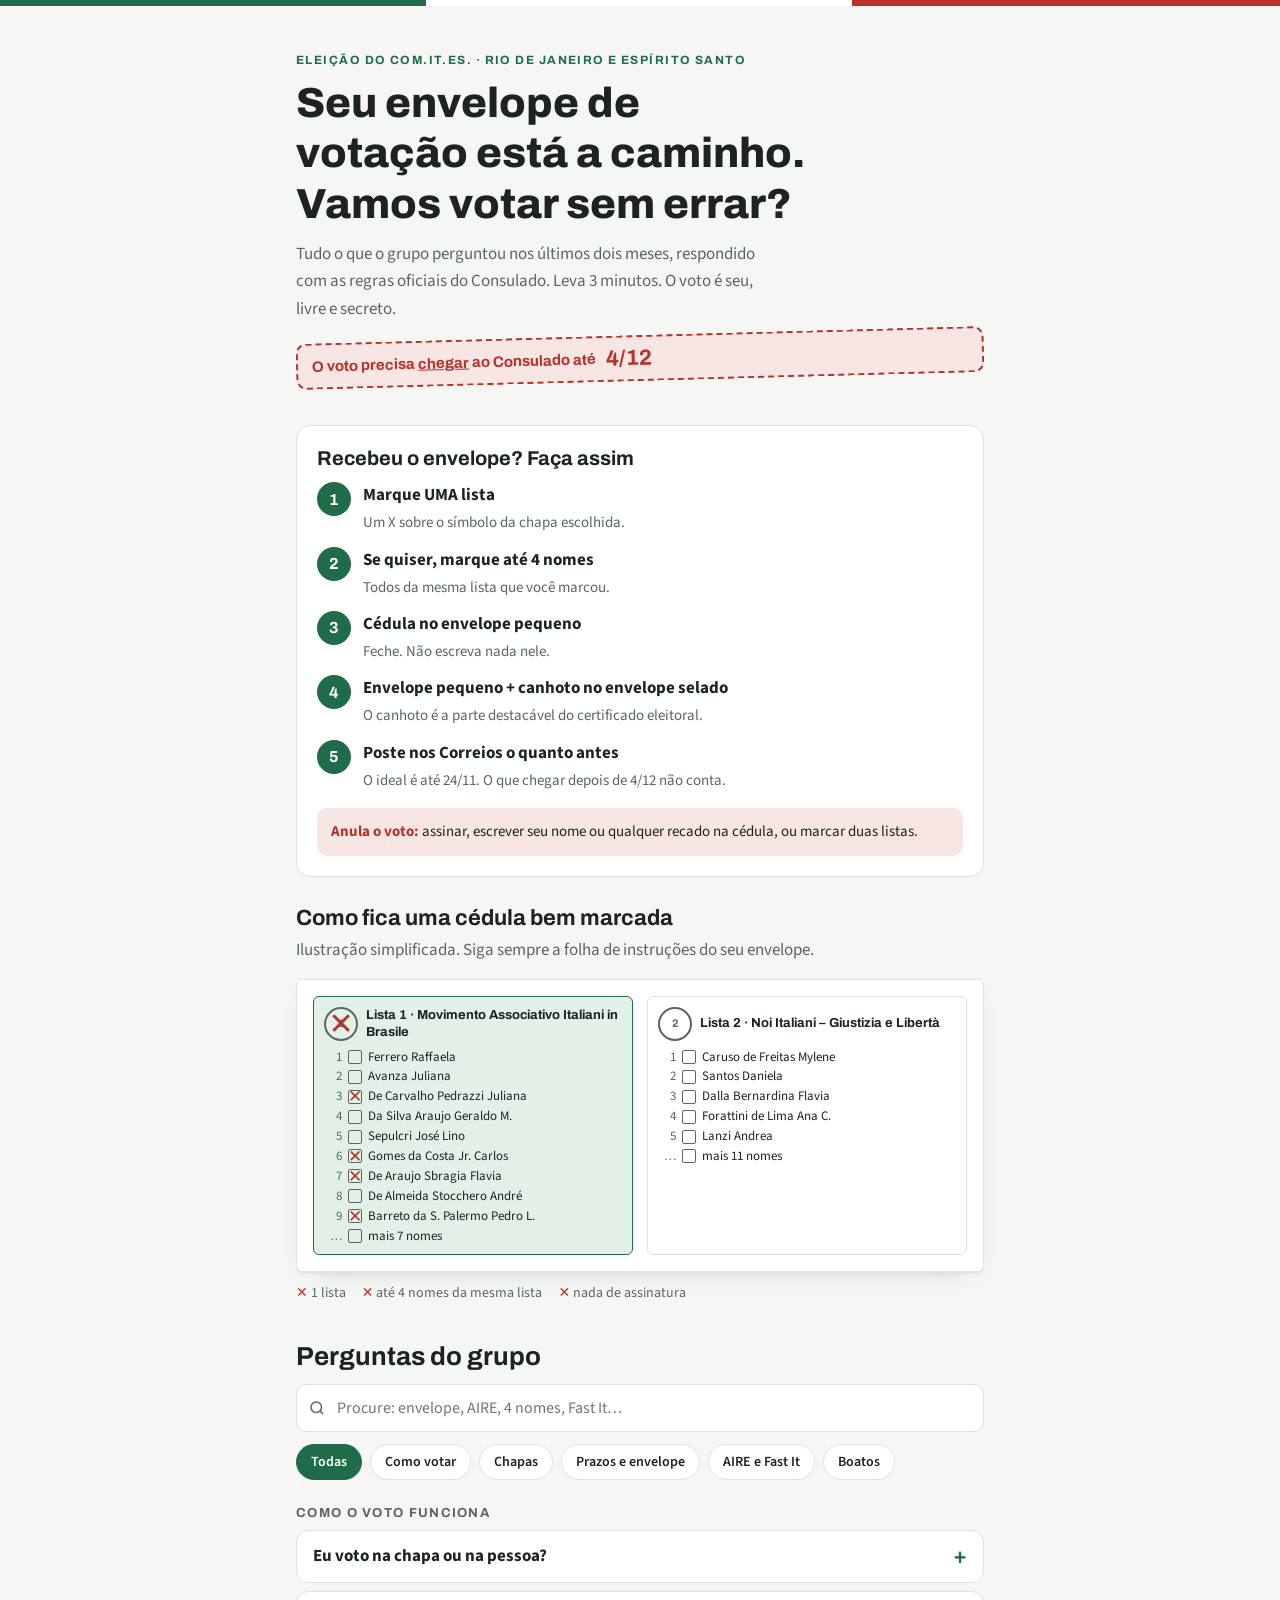
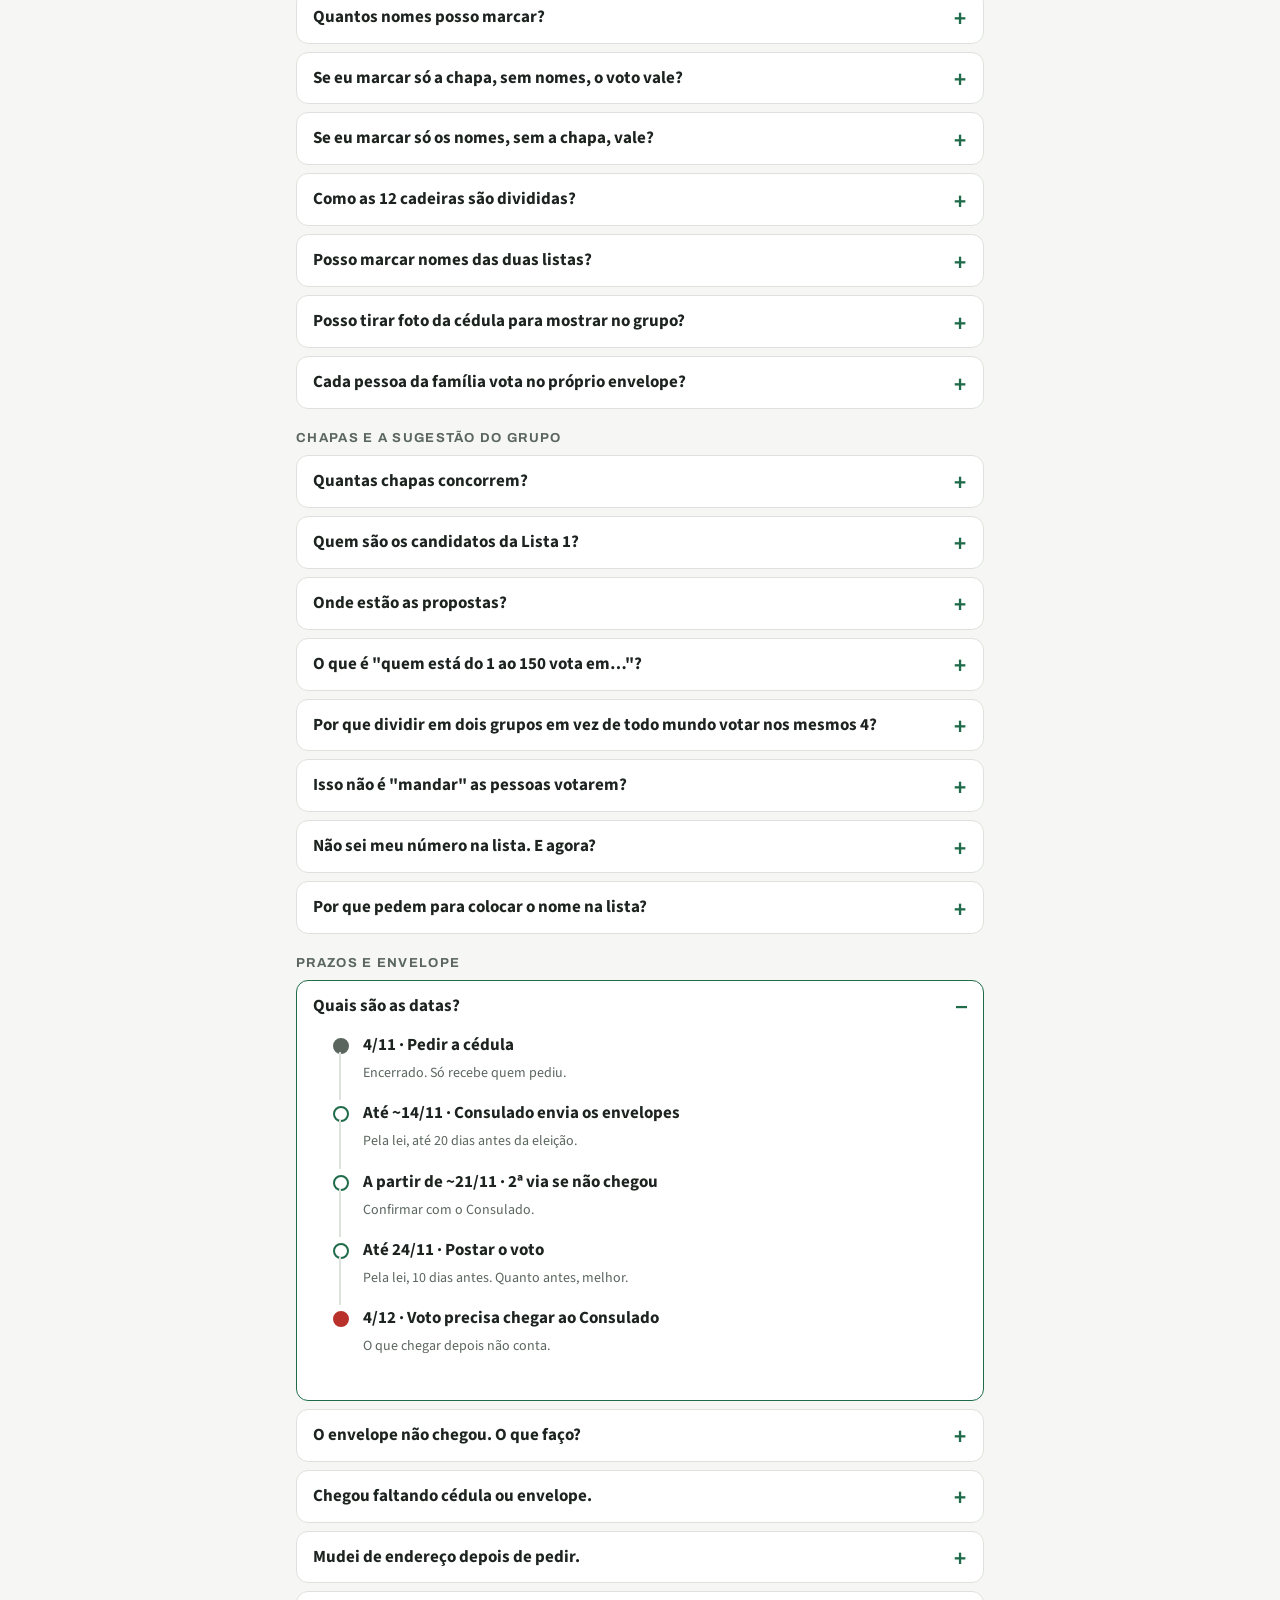
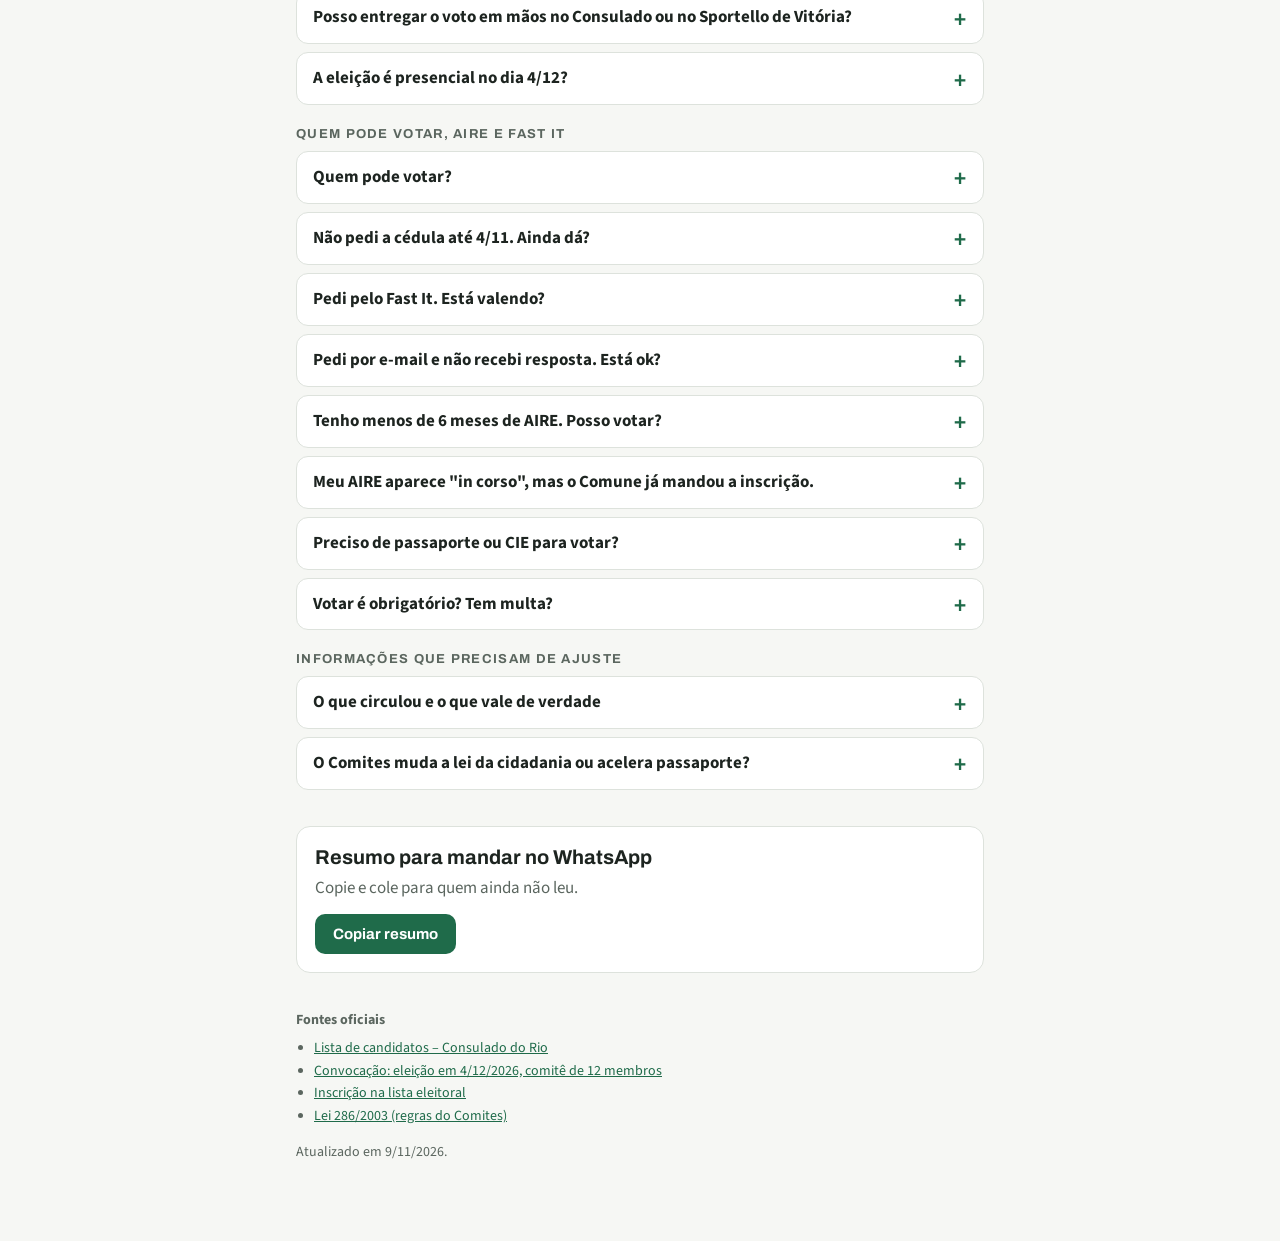
==== faq/index.html @ 41cae6ef "Adiciona FAQ da eleição do Com.It.Es. e aviso na página inicial Co-Authored-By: Claude Opus 5.5 <nor" ====
<!doctype html>
<html lang="pt-BR">
<head>
<meta charset="utf-8">
<meta name="viewport" content="width=device-width, initial-scale=1, viewport-fit=cover">
<meta name="description" content="FAQ da eleição do Com.It.Es. RJ/ES 2026: como votar, chapas, prazos e AIRE.">
<meta property="og:title" content="Votar no Com.It.Es. RJ/ES">
<meta property="og:description" content="Como votar sem anular, prazos do envelope e a sugestão do grupo.">
<title>Votar no Com.It.Es. RJ/ES</title>
<link rel="stylesheet" href="https://fonts.googleapis.com/css2?family=Archivo:wght@500;700;800&family=Source+Sans+3:wght@400;600;700&display=swap">
<style>
/* Layout: one reading column; postal-ballot metaphor (envelope, cédula, carimbo) carries the visuals */
:root{
  --bg:#f6f7f4; --surface:#ffffff; --ink:#1d2420; --muted:#5b665f; --line:#dde2dc;
  --verde:#1f6b4a; --verde-soft:#e3f0e8; --rosso:#b8322b; --rosso-soft:#f8e6e4; --ouro:#a37a1c;
  --display:"Archivo",system-ui,sans-serif; --body:"Source Sans 3",system-ui,sans-serif;
}
@media (prefers-color-scheme: dark){:root:not([data-theme="light"]){
  --bg:#121614; --surface:#1a201d; --ink:#e8ece9; --muted:#9aa69f; --line:#2c3530;
  --verde:#5bbf8e; --verde-soft:#1d3329; --rosso:#ef7a71; --rosso-soft:#3a2220; --ouro:#d8b25a; color-scheme:dark}}
:root[data-theme="dark"]{
  --bg:#121614; --surface:#1a201d; --ink:#e8ece9; --muted:#9aa69f; --line:#2c3530;
  --verde:#5bbf8e; --verde-soft:#1d3329; --rosso:#ef7a71; --rosso-soft:#3a2220; --ouro:#d8b25a; color-scheme:dark}
*{box-sizing:border-box}
body{margin:0;background:var(--bg);color:var(--ink);font:17px/1.6 var(--body);margin:0}
.wrap{max-width:720px;margin:0 auto;padding-left:max(16px,env(safe-area-inset-left,0px));padding-right:max(16px,env(safe-area-inset-right,0px));padding-block:20px 64px}
h1,h2,h3{font-family:var(--display);text-wrap:balance;line-height:1.2;margin:0}
a{color:var(--verde)}
:focus-visible{outline:3px solid var(--ouro);outline-offset:2px}

/* faixa tricolor fina */
.flag{height:6px;background:linear-gradient(90deg,var(--verde) 0 33.3%,var(--surface) 33.3% 66.6%,var(--rosso) 66.6%)}

header.hero{padding:28px 0 8px;display:grid;gap:12px}
.eyebrow{font:700 12px/1 var(--display);letter-spacing:.12em;text-transform:uppercase;color:var(--verde)}
.hero h1{font-size:clamp(28px,7vw,42px);font-weight:800}
.hero p{margin:0;color:var(--muted);max-width:60ch}
.stamp{display:inline-flex;align-items:center;gap:10px;align-self:start;border:2px dashed var(--rosso);color:var(--rosso);border-radius:10px;padding:8px 14px;font:700 15px/1.2 var(--display);transform:rotate(-1.5deg);background:var(--rosso-soft)}
.stamp b{font-size:22px}

/* countdown */
.count{font-variant-numeric:tabular-nums}

/* passos rápidos */
.quick{margin-top:24px;background:var(--surface);border:1px solid var(--line);border-radius:14px;padding:20px}
.quick h2{font-size:20px;margin-bottom:12px}
.steps{list-style:none;margin:0;padding:0;display:grid;gap:10px;counter-reset:s}
.steps li{display:grid;grid-template-columns:34px 1fr;gap:12px;align-items:start;counter-increment:s}
.steps li::before{content:counter(s);width:34px;height:34px;border-radius:50%;display:grid;place-items:center;background:var(--verde);color:var(--surface);font:700 16px var(--display)}
.steps li b{display:block}
.steps li span{color:var(--muted);font-size:15px}
.warn{margin-top:14px;padding:12px 14px;border-radius:10px;background:var(--rosso-soft);color:var(--ink);font-size:15px}
.warn strong{color:var(--rosso)}

/* cédula ilustrativa */
.ballot-sec{margin-top:28px}
.ballot-sec h2{font-size:22px;margin-bottom:6px}
.ballot-sec>p{margin:0 0 14px;color:var(--muted)}
.ballot{background:var(--surface);border:1px solid var(--line);border-radius:6px;padding:16px;display:grid;grid-template-columns:1fr 1fr;gap:14px;box-shadow:0 1px 0 var(--line),0 8px 24px -16px rgba(0,0,0,.35)}
.list{border:1px solid var(--line);border-radius:6px;padding:10px;min-width:0}
.list.sel{border-color:var(--verde);background:var(--verde-soft)}
.lhead{display:flex;align-items:center;gap:8px;margin-bottom:8px;font:700 13px/1.25 var(--display)}
.sym{flex:none;width:34px;height:34px;border-radius:50%;border:2px solid var(--muted);display:grid;place-items:center;font-size:11px;color:var(--muted);position:relative}
.x::after{content:"✕";position:absolute;inset:-6px;display:grid;place-items:center;color:var(--rosso);font:800 30px/1 var(--display)}
.names{list-style:none;margin:0;padding:0;font-size:13px;line-height:1.3;display:grid;gap:3px}
.names li{display:flex;gap:6px;align-items:center;min-width:0}
.box{flex:none;width:14px;height:14px;border:1.5px solid var(--muted);border-radius:2px;position:relative}
.box.x::after{inset:-7px;font-size:17px}
.names .n{color:var(--muted);font-variant-numeric:tabular-nums;width:18px;text-align:right;flex:none}
.legend{display:flex;flex-wrap:wrap;gap:8px 16px;margin-top:10px;font-size:14px;color:var(--muted)}
.legend span::before{content:"✕ ";color:var(--rosso);font-weight:800}
@media (max-width:460px){.ballot{grid-template-columns:1fr}.list.dim{display:none}}

/* busca + faq */
.faq-head{margin-top:36px;display:grid;gap:12px}
.faq-head h2{font-size:26px}
.search{position:relative}
.search input{width:100%;font:16px var(--body);padding:12px 14px 12px 40px;border-radius:10px;border:1px solid var(--line);background:var(--surface);color:var(--ink)}
.search svg{position:absolute;left:12px;top:50%;transform:translateY(-50%);width:18px;height:18px;stroke:var(--muted)}
.chips{display:flex;gap:8px;overflow-x:auto;padding-bottom:4px;scrollbar-width:none}
.chips button{flex:none;font:600 14px var(--body);padding:7px 14px;border-radius:999px;border:1px solid var(--line);background:var(--surface);color:var(--ink);cursor:pointer}
.chips button[aria-pressed="true"]{background:var(--verde);color:var(--surface);border-color:var(--verde)}
.group{margin-top:22px}
.group h3{font-size:13px;letter-spacing:.1em;text-transform:uppercase;color:var(--muted);margin-bottom:8px}
details{background:var(--surface);border:1px solid var(--line);border-radius:12px;margin-bottom:8px}
details[open]{border-color:var(--verde)}
summary{list-style:none;cursor:pointer;padding:14px 44px 14px 16px;position:relative;font-weight:700;line-height:1.35}
summary::-webkit-details-marker{display:none}
summary::after{content:"+";position:absolute;right:16px;top:50%;transform:translateY(-50%);font:700 22px var(--display);color:var(--verde)}
details[open] summary::after{content:"–"}
.ans{padding:0 16px 16px;color:var(--ink)}
.ans p{margin:0 0 10px}.ans p:last-child{margin:0}
.ans ul,.ans ol{margin:0 0 10px;padding-left:20px}
.tag{display:inline-block;font:700 11px/1 var(--display);letter-spacing:.08em;text-transform:uppercase;padding:4px 8px;border-radius:6px;background:var(--verde-soft);color:var(--verde);margin-bottom:8px}
.tag.sug{background:var(--rosso-soft);color:var(--rosso)}
.tbl{overflow-x:auto;margin:6px 0 10px}
table{border-collapse:collapse;width:100%;font-size:15px;font-variant-numeric:tabular-nums}
th,td{text-align:left;padding:8px 10px;border-bottom:1px solid var(--line);vertical-align:top}
th{font:700 13px var(--display);color:var(--muted)}
td.mark{color:var(--verde);font-weight:700;white-space:nowrap}
.empty{color:var(--muted);padding:16px 0}

/* timeline */
.tl{list-style:none;margin:4px 0 10px;padding:0;display:grid;gap:0}
.tl li{display:grid;grid-template-columns:18px 1fr;gap:12px;position:relative;padding-bottom:14px}
.tl li::before{content:"";width:12px;height:12px;border-radius:50%;background:var(--surface);border:2px solid var(--verde);margin-top:6px}
.tl li:not(:last-child)::after{content:"";position:absolute;left:6px;top:20px;bottom:0;width:2px;background:var(--line)}
.tl li.done::before{background:var(--muted);border-color:var(--muted)}
.tl li.key::before{background:var(--rosso);border-color:var(--rosso)}
.tl b{display:block}.tl small{color:var(--muted);font-size:14px}

/* copiar */
.copybox{margin-top:36px;background:var(--surface);border:1px solid var(--line);border-radius:14px;padding:18px}
.copybox h2{font-size:20px;margin-bottom:6px}
.copybox p{margin:0 0 12px;color:var(--muted)}
.btn{font:700 15px var(--display);padding:12px 18px;border-radius:10px;border:0;background:var(--verde);color:var(--surface);cursor:pointer}
.email{display:flex;flex-wrap:wrap;gap:8px;align-items:center;margin-top:8px}
.email code{font-size:15px;background:var(--verde-soft);padding:4px 8px;border-radius:6px;user-select:all;word-break:break-all}
.small{font-size:13px;padding:6px 10px}
footer{margin-top:36px;font-size:14px;color:var(--muted)}
footer ul{padding-left:18px;margin:6px 0}
@media (prefers-reduced-motion:reduce){*{transition:none!important}}
</style>
</head>
<body>

<div class="flag" aria-hidden="true"></div>
<div class="wrap">

<header class="hero">
  <span class="eyebrow">Eleição do Com.It.Es. · Rio de Janeiro e Espírito Santo</span>
  <h1>Seu envelope de votação está a caminho. Vamos votar sem errar?</h1>
  <p>Tudo o que o grupo perguntou nos últimos dois meses, respondido com as regras oficiais do Consulado. Leva 3 minutos. O voto é seu, livre e secreto.</p>
  <div class="stamp" role="note"><span>O voto precisa <u>chegar</u> ao Consulado até</span><b>4/12</b></div>
  <p class="count" id="count"></p>
</header>

<section class="quick" aria-labelledby="q1">
  <h2 id="q1">Recebeu o envelope? Faça assim</h2>
  <ol class="steps">
    <li><div><b>Marque UMA lista</b><span>Um X sobre o símbolo da chapa escolhida.</span></div></li>
    <li><div><b>Se quiser, marque até 4 nomes</b><span>Todos da mesma lista que você marcou.</span></div></li>
    <li><div><b>Cédula no envelope pequeno</b><span>Feche. Não escreva nada nele.</span></div></li>
    <li><div><b>Envelope pequeno + canhoto no envelope selado</b><span>O canhoto é a parte destacável do certificado eleitoral.</span></div></li>
    <li><div><b>Poste nos Correios o quanto antes</b><span>O ideal é até 24/11. O que chegar depois de 4/12 não conta.</span></div></li>
  </ol>
  <div class="warn"><strong>Anula o voto:</strong> assinar, escrever seu nome ou qualquer recado na cédula, ou marcar duas listas.</div>
</section>

<section class="ballot-sec" aria-labelledby="b1">
  <h2 id="b1">Como fica uma cédula bem marcada</h2>
  <p>Ilustração simplificada. Siga sempre a folha de instruções do seu envelope.</p>
  <div class="ballot" role="img" aria-label="Exemplo de cédula: X no símbolo da Lista 1 e X ao lado de quatro nomes dessa lista">
    <div class="list sel">
      <div class="lhead"><span class="sym x">1</span>Lista 1 · Movimento Associativo Italiani in Brasile</div>
      <ul class="names">
        <li><span class="n">1</span><span class="box"></span>Ferrero Raffaela</li>
        <li><span class="n">2</span><span class="box"></span>Avanza Juliana</li>
        <li><span class="n">3</span><span class="box x"></span>De Carvalho Pedrazzi Juliana</li>
        <li><span class="n">4</span><span class="box"></span>Da Silva Araujo Geraldo M.</li>
        <li><span class="n">5</span><span class="box"></span>Sepulcri José Lino</li>
        <li><span class="n">6</span><span class="box x"></span>Gomes da Costa Jr. Carlos</li>
        <li><span class="n">7</span><span class="box x"></span>De Araujo Sbragia Flavia</li>
        <li><span class="n">8</span><span class="box"></span>De Almeida Stocchero André</li>
        <li><span class="n">9</span><span class="box x"></span>Barreto da S. Palermo Pedro L.</li>
        <li><span class="n">…</span><span class="box"></span>mais 7 nomes</li>
      </ul>
    </div>
    <div class="list dim">
      <div class="lhead"><span class="sym">2</span>Lista 2 · Noi Italiani – Giustizia e Libertà</div>
      <ul class="names">
        <li><span class="n">1</span><span class="box"></span>Caruso de Freitas Mylene</li>
        <li><span class="n">2</span><span class="box"></span>Santos Daniela</li>
        <li><span class="n">3</span><span class="box"></span>Dalla Bernardina Flavia</li>
        <li><span class="n">4</span><span class="box"></span>Forattini de Lima Ana C.</li>
        <li><span class="n">5</span><span class="box"></span>Lanzi Andrea</li>
        <li><span class="n">…</span><span class="box"></span>mais 11 nomes</li>
      </ul>
    </div>
  </div>
  <div class="legend"><span>1 lista</span><span>até 4 nomes da mesma lista</span><span>nada de assinatura</span></div>
</section>

<section aria-labelledby="f1">
  <div class="faq-head">
    <h2 id="f1">Perguntas do grupo</h2>
    <label class="search" for="q"><svg viewBox="0 0 24 24" fill="none" stroke-width="2" aria-hidden="true"><circle cx="11" cy="11" r="7"/><path d="m20 20-3.5-3.5"/></svg>
      <input id="q" type="search" placeholder="Procure: envelope, AIRE, 4 nomes, Fast It…" autocomplete="off" aria-label="Procurar nas perguntas"></label>
    <div class="chips" role="group" aria-label="Filtrar por assunto">
      <button type="button" data-f="all" aria-pressed="true">Todas</button>
      <button type="button" data-f="voto" aria-pressed="false">Como votar</button>
      <button type="button" data-f="chapa" aria-pressed="false">Chapas</button>
      <button type="button" data-f="prazo" aria-pressed="false">Prazos e envelope</button>
      <button type="button" data-f="aire" aria-pressed="false">AIRE e Fast It</button>
      <button type="button" data-f="boato" aria-pressed="false">Boatos</button>
    </div>
  </div>

  <div id="faq">

  <div class="group" data-g="voto"><h3>Como o voto funciona</h3>
    <details><summary>Eu voto na chapa ou na pessoa?</summary><div class="ans">
      <p>Nas duas coisas, na mesma cédula. Primeiro você escolhe <b>uma</b> lista. Depois, se quiser, marca nomes <b>dessa mesma lista</b>. Esses nomes se chamam preferências.</p></div></details>
    <details><summary>Quantos nomes posso marcar?</summary><div class="ans">
      <p><b>Até 4.</b> A lei permite preferências até um terço das cadeiras, e o Comites do Rio tem 12 cadeiras. Pode marcar 1, 2, 3, 4 nomes ou nenhum.</p></div></details>
    <details><summary>Se eu marcar só a chapa, sem nomes, o voto vale?</summary><div class="ans">
      <p>Vale. Conta para a lista e ajuda a chapa a ganhar cadeiras. Só não ajuda nenhum candidato em especial.</p></div></details>
    <details><summary>Se eu marcar só os nomes, sem a chapa, vale?</summary><div class="ans">
      <p>Vale. Pela lei, marcar preferências de uma lista já conta como voto nessa lista.</p></div></details>
    <details><summary>Como as 12 cadeiras são divididas?</summary><div class="ans">
      <ol><li>As cadeiras são repartidas entre as listas, na proporção dos votos de cada uma.</li>
      <li>Dentro de cada lista, entram os candidatos com mais preferências.</li></ol>
      <p>Votos na lista decidem <b>quantas</b> cadeiras a chapa leva. As preferências decidem <b>quem</b> senta nelas.</p></div></details>
    <details><summary>Posso marcar nomes das duas listas?</summary><div class="ans">
      <p>Não. Preferências para candidatos de outra lista não valem, e marcar duas listas com preferências anula o voto.</p></div></details>
    <details><summary>Posso tirar foto da cédula para mostrar no grupo?</summary><div class="ans">
      <p>Melhor não. O voto é secreto e ninguém precisa provar em quem votou. Se quiser avisar, diga só "votei e postei".</p></div></details>
    <details><summary>Cada pessoa da família vota no próprio envelope?</summary><div class="ans">
      <p>Sim. Cada eleitor recebe o seu, e um envelope não pode levar o voto de outra pessoa.</p></div></details>
  </div>

  <div class="group" data-g="chapa"><h3>Chapas e a sugestão do grupo</h3>
    <details><summary>Quantas chapas concorrem?</summary><div class="ans">
      <p>Duas, segundo a <a href="https://consriodejaneiro.esteri.it/wp-content/uploads/2026/10/LISTE-COMITES-PER-BACHECA-E-SITO-2026.pdf" target="_blank" rel="noopener">lista oficial do Consulado</a> (19/10/2026):</p>
      <ul><li><b>Lista 1</b> – Movimento Associativo Italiani in Brasile (MAIB)</li><li><b>Lista 2</b> – Noi Italiani – Giustizia e Libertà</li></ul></div></details>
    <details><summary>Quem são os candidatos da Lista 1?</summary><div class="ans">
      <div class="tbl"><table><thead><tr><th>Nº</th><th>Candidato(a)</th><th></th></tr></thead><tbody>
      <tr><td>1</td><td>Raffaela Ferrero</td><td></td></tr>
      <tr><td>2</td><td>Juliana Avanza</td><td></td></tr>
      <tr><td>3</td><td>Juliana de Carvalho Pedrazzi</td><td class="mark">sugerida</td></tr>
      <tr><td>4</td><td>Geraldo Magela da Silva Araujo</td><td></td></tr>
      <tr><td>5</td><td>José Lino Sepulcri</td><td></td></tr>
      <tr><td>6</td><td>Carlos Gomes da Costa Junior</td><td class="mark">do grupo</td></tr>
      <tr><td>7</td><td>Flavia de Araujo Sbragia</td><td class="mark">do grupo</td></tr>
      <tr><td>8</td><td>André de Almeida Stocchero</td><td></td></tr>
      <tr><td>9</td><td>Pedro Lucas Barreto da Silva Palermo</td><td class="mark">do grupo</td></tr>
      <tr><td>10</td><td>Ferminio Valdinei</td><td></td></tr>
      <tr><td>11</td><td>Washington Moscon</td><td></td></tr>
      <tr><td>12</td><td>Bianca Gasperazzo</td><td class="mark">sugerida</td></tr>
      <tr><td>13</td><td>Monica Pavesi Simão</td><td></td></tr>
      <tr><td>14</td><td>Felipe Caliari Silva</td><td></td></tr>
      <tr><td>15</td><td>José Carlos Busatto</td><td></td></tr>
      <tr><td>16</td><td>Carmela Grimaldi</td><td></td></tr>
      </tbody></table></div>
      <p>Os candidatos da Lista 2 estão no mesmo documento oficial do Consulado.</p></div></details>
    <details><summary>Onde estão as propostas?</summary><div class="ans">
      <p>O Plano de Gestão da Lista 1 foi compartilhado no grupo (PDF "Plano de Gestão – Síntese Parcerias") e está no Instagram da chapa, @MAIB RJ-ES. Para comparar, procure também as propostas da Lista 2 nos canais dela.</p></div></details>
    <details><summary>O que é "quem está do 1 ao 150 vota em…"?</summary><div class="ans">
      <span class="tag sug">Sugestão, não regra</span>
      <p>É uma proposta da chapa para quem quiser ajudar a eleger o maior número de pessoas que já trabalham pelo grupo. Não é regra do Consulado, ninguém confere e o voto continua secreto.</p>
      <div class="tbl"><table><thead><tr><th>Seu nº na lista do grupo</th><th>Lista</th><th>Nomes sugeridos</th></tr></thead><tbody>
        <tr><td>1 a 150</td><td>Lista 1</td><td>3, 6, 7 e <b>9</b> · Juliana Pedrazzi, Carlos Costa, Flavia Sbragia, <b>Pedro Palermo</b></td></tr>
        <tr><td>151 em diante</td><td>Lista 1</td><td>3, 6, 7 e <b>12</b> · Juliana Pedrazzi, Carlos Costa, Flavia Sbragia, <b>Bianca Gasperazzo</b></td></tr>
      </tbody></table></div></div></details>
    <details><summary>Por que dividir em dois grupos em vez de todo mundo votar nos mesmos 4?</summary><div class="ans">
      <p>Porque as preferências decidem quem entra dentro da chapa. Se todos marcassem os mesmos 4 nomes, o 5º ficaria sem voto. Dividindo só a 4ª preferência, os três primeiros recebem o voto de todos e os outros dois recebem metade cada. É a tentativa de eleger 5 pessoas com os mesmos votos, em vez de 4.</p></div></details>
    <details><summary>Isso não é "mandar" as pessoas votarem?</summary><div class="ans">
      <p>A intenção é o contrário: que o voto de quem confia na chapa não se perca espalhado. Quem prefere escolher por conta própria tem caminhos que também ajudam a Lista 1:</p>
      <ul><li>marcar só a Lista 1, sem nomes;</li><li>marcar a Lista 1 e os nomes que você quiser dela;</li><li>seguir a combinação sugerida.</li></ul>
      <p>E você pode votar na Lista 2. O voto é seu.</p></div></details>
    <details><summary>Não sei meu número na lista. E agora?</summary><div class="ans">
      <p>Procure seu nome na lista que circula no grupo. Se não achar, pergunte a um dos administradores no privado.</p></div></details>
    <details><summary>Por que pedem para colocar o nome na lista?</summary><div class="ans">
      <p>Só para a chapa saber quantos votos pode esperar e dividir a sugestão de forma equilibrada. A lista não vai para o Consulado e não tem efeito no seu voto.</p></div></details>
  </div>

  <div class="group" data-g="prazo"><h3>Prazos e envelope</h3>
    <details open><summary>Quais são as datas?</summary><div class="ans">
      <ul class="tl">
        <li class="done"><div><b>4/11 · Pedir a cédula</b><small>Encerrado. Só recebe quem pediu.</small></div></li>
        <li><div><b>Até ~14/11 · Consulado envia os envelopes</b><small>Pela lei, até 20 dias antes da eleição.</small></div></li>
        <li><div><b>A partir de ~21/11 · 2ª via se não chegou</b><small>Confirmar com o Consulado.</small></div></li>
        <li><div><b>Até 24/11 · Postar o voto</b><small>Pela lei, 10 dias antes. Quanto antes, melhor.</small></div></li>
        <li class="key"><div><b>4/12 · Voto precisa chegar ao Consulado</b><small>O que chegar depois não conta.</small></div></li>
      </ul></div></details>
    <details><summary>O envelope não chegou. O que faço?</summary><div class="ans">
      <p>Avise no grupo e escreva para o e-mail eleitoral do Consulado pedindo uma segunda via:</p>
      <div class="email"><code id="em1">riodejaneiro.elettorale@esteri.it</code><button class="btn small" type="button" data-copy="em1">Copiar</button></div></div></details>
    <details><summary>Chegou faltando cédula ou envelope.</summary><div class="ans">
      <p>Escreva para o mesmo e-mail eleitoral explicando o que faltou.</p></div></details>
    <details><summary>Mudei de endereço depois de pedir.</summary><div class="ans">
      <p>O envelope vai para o endereço que o Consulado tem. Se ainda tem acesso ao endereço antigo, vale buscar lá. Se não, escreva ao Consulado.</p></div></details>
    <details><summary>Posso entregar o voto em mãos no Consulado ou no Sportello de Vitória?</summary><div class="ans">
      <p>O Consulado não informou essa opção para esta eleição. Até que informe, use o envelope selado e os Correios.</p></div></details>
    <details><summary>A eleição é presencial no dia 4/12?</summary><div class="ans">
      <p>Não. O voto é todo pelo correio. 4 de dezembro é o último dia para o envelope chegar ao Consulado.</p></div></details>
  </div>

  <div class="group" data-g="aire"><h3>Quem pode votar, AIRE e Fast It</h3>
    <details><summary>Quem pode votar?</summary><div class="ans">
      <p>Italianos maiores de 18 anos, com AIRE e residência no RJ ou ES há pelo menos 6 meses (até 4/12/2026), que pediram a inscrição na lista eleitoral até 4/11/2026.</p></div></details>
    <details><summary>Não pedi a cédula até 4/11. Ainda dá?</summary><div class="ans">
      <p>Não. Só recebe envelope quem pediu. Você ainda pode ajudar lembrando amigos e parentes que pediram de ficar de olho na caixa de correio.</p></div></details>
    <details><summary>Pedi pelo Fast It. Está valendo?</summary><div class="ans">
      <p>Talvez não. Vários membros receberam e-mail do Consulado dizendo que o pedido pelo Fast It deu problema. Se você só pediu por lá e não teve confirmação, escreva ao e-mail eleitoral perguntando se seu nome consta na lista.</p></div></details>
    <details><summary>Pedi por e-mail e não recebi resposta. Está ok?</summary><div class="ans">
      <p>O Consulado nem sempre confirma. Se quiser certeza, pergunte pelo mesmo e-mail se seu nome consta na lista.</p></div></details>
    <details><summary>Tenho menos de 6 meses de AIRE. Posso votar?</summary><div class="ans">
      <p>Pela regra, não. Se pediu mesmo assim, o Consulado pode recusar.</p></div></details>
    <details><summary>Meu AIRE aparece "in corso", mas o Comune já mandou a inscrição.</summary><div class="ans">
      <p>O Fast It é atualizado à mão. Encaminhe o e-mail do Comune para o setor de Anagrafe pedindo a atualização:</p>
      <div class="email"><code id="em2">anagrafe.riodejaneiro@esteri.it</code><button class="btn small" type="button" data-copy="em2">Copiar</button></div></div></details>
    <details><summary>Preciso de passaporte ou CIE para votar?</summary><div class="ans">
      <p>Não. O que conta é o AIRE e o pedido de inscrição.</p></div></details>
    <details><summary>Votar é obrigatório? Tem multa?</summary><div class="ans">
      <p>Não é obrigatório e não há multa. Muitos no grupo acham importante votar para mostrar que a comunidade é ativa, mas isso é opinião, não regra.</p></div></details>
  </div>

  <div class="group" data-g="boato"><h3>Informações que precisam de ajuste</h3>
    <details><summary>O que circulou e o que vale de verdade</summary><div class="ans">
      <p>Ninguém errou por mal: as regras do Comites são diferentes das outras eleições.</p>
      <div class="tbl"><table><thead><tr><th>Circulou</th><th>Vale</th></tr></thead><tbody>
        <tr><td>"Não há chapa, o voto é na pessoa."</td><td>Voto na lista, com até 4 nomes dela.</td></tr>
        <tr><td>"Você escolhe 3 nomes."</td><td>São <b>até 4</b>.</td></tr>
        <tr><td>"O Comites tem 16 conselheiros."</td><td>São <b>12</b>. Cada lista tem 16 candidatos.</td></tr>
        <tr><td>"Só vota quem tem passaporte."</td><td>Vota quem tem 6 meses de AIRE e pediu até 4/11.</td></tr>
        <tr><td>"Pedir pelo Fast It basta."</td><td>Falhou para vários; confirme por e-mail.</td></tr>
      </tbody></table></div></div></details>
    <details><summary>O Comites muda a lei da cidadania ou acelera passaporte?</summary><div class="ans">
      <p>Não. Ele não faz lei, não emite documento e não decide processo. Pode cobrar, propor, orientar e ser ponte com o Consulado. Desconfie de qualquer candidato, de qualquer lista, que prometa o contrário.</p></div></details>
  </div>

  <p class="empty" id="empty" hidden>Nenhuma pergunta com esse termo. Tente outra palavra ou pergunte no grupo.</p>
  </div>
</section>

<section class="copybox" aria-labelledby="c1">
  <h2 id="c1">Resumo para mandar no WhatsApp</h2>
  <p>Copie e cole para quem ainda não leu.</p>
  <button class="btn" type="button" id="copyWa">Copiar resumo</button>
  <span id="copied" role="status" style="margin-left:10px;color:var(--verde);font-weight:700"></span>
</section>

<footer>
  <b>Fontes oficiais</b>
  <ul>
    <li><a href="https://consriodejaneiro.esteri.it/wp-content/uploads/2026/10/LISTE-COMITES-PER-BACHECA-E-SITO-2026.pdf" target="_blank" rel="noopener">Lista de candidatos – Consulado do Rio</a></li>
    <li><a href="https://consriodejaneiro.esteri.it/it/news/dal_consolato/2026/09/indizione-delle-elezioni-dei-comites-3-settembre-2026/" target="_blank" rel="noopener">Convocação: eleição em 4/12/2026, comitê de 12 membros</a></li>
    <li><a href="https://consriodejaneiro.esteri.it/it/news/dal_consolato/2026/08/elezione-dei-comitati-degli-italiani-allestero-comites-2026-modalita-per-la-richiesta-di-iscrizione-nellelenco-elettorale/" target="_blank" rel="noopener">Inscrição na lista eleitoral</a></li>
    <li><a href="https://www.parlamento.it/parlam/leggi/03286l.htm" target="_blank" rel="noopener">Lei 286/2003 (regras do Comites)</a></li>
  </ul>
  <p>Atualizado em 9/11/2026.</p>
</footer>
</div>

<script>
(function(){
  // contagem regressiva até 4/12/2026
  var el=document.getElementById('count');
  var d=Math.ceil((new Date('2026-12-04T23:59:00-03:00')-new Date())/864e5);
  if(d>0) el.textContent='Faltam '+d+' dia'+(d>1?'s':'')+' para o prazo final.';

  var q=document.getElementById('q'), chips=[].slice.call(document.querySelectorAll('.chips button'));
  var groups=[].slice.call(document.querySelectorAll('.group')), empty=document.getElementById('empty'), filt='all';
  function norm(s){return s.toLowerCase().normalize('NFD').replace(/[̀-ͯ]/g,'')}
  function apply(){
    var t=norm(q.value.trim()), any=false;
    groups.forEach(function(g){
      var gOk=filt==='all'||g.dataset.g===filt, shown=0;
      g.querySelectorAll('details').forEach(function(d){
        var ok=gOk&&(!t||norm(d.textContent).indexOf(t)>-1);
        d.hidden=!ok; if(ok)shown++;
        if(t&&ok)d.open=true;
      });
      g.hidden=!shown; if(shown)any=true;
    });
    empty.hidden=any;
  }
  q.addEventListener('input',apply);
  chips.forEach(function(b){b.addEventListener('click',function(){
    filt=b.dataset.f; chips.forEach(function(c){c.setAttribute('aria-pressed',c===b)}); apply();
  })});

  function copy(text,done){
    var ok=function(){done&&done()};
    if(navigator.clipboard&&navigator.clipboard.writeText){
      navigator.clipboard.writeText(text).then(ok,function(){fallback(text);ok()});
    } else {fallback(text);ok()}
  }
  function fallback(text){var ta=document.createElement('textarea');ta.value=text;document.body.appendChild(ta);ta.select();try{document.execCommand('copy')}catch(e){}ta.remove()}

  document.querySelectorAll('[data-copy]').forEach(function(b){b.addEventListener('click',function(){
    copy(document.getElementById(b.dataset.copy).textContent,function(){b.textContent='Copiado';setTimeout(function(){b.textContent='Copiar'},1800)});
  })});

  var wa=['🇮🇹 COM.IT.ES. RJ/ES 2026 – COMO VOTAR','',
  '📬 O envelope chega pelo correio a partir de meados de novembro. Só recebe quem pediu até 4/11.','',
  '🗳️ PASSO A PASSO','1. Marque UMA lista.','2. Se quiser, marque até 4 nomes DESSA lista.','3. Cédula no envelope pequeno, feche.',
  '4. Envelope pequeno + canhoto do certificado no envelope selado.','5. Poste o quanto antes. Tem que CHEGAR ao Consulado até 4/12.','',
  '❌ Anula: assinar ou escrever qualquer coisa na cédula, ou marcar duas listas.','',
  '🤝 SUGESTÃO DA CHAPA (não é obrigação)','Lista 1 – MAIB, preferências:','• Nº 1 a 150 da nossa lista: 3, 6, 7 e 9','• Nº 151 em diante: 3, 6, 7 e 12',
  'Marcar só a Lista 1, ou outros nomes dela, também ajuda. O voto é seu e é secreto.','',
  '📭 Não chegou até ~20/11 ou veio faltando algo? Avise no grupo e escreva para riodejaneiro.elettorale@esteri.it'].join('\n');
  document.getElementById('copyWa').addEventListener('click',function(){
    copy(wa,function(){var s=document.getElementById('copied');s.textContent='Copiado!';setTimeout(function(){s.textContent=''},2500)});
  });
})();
</script>
</body>
</html>
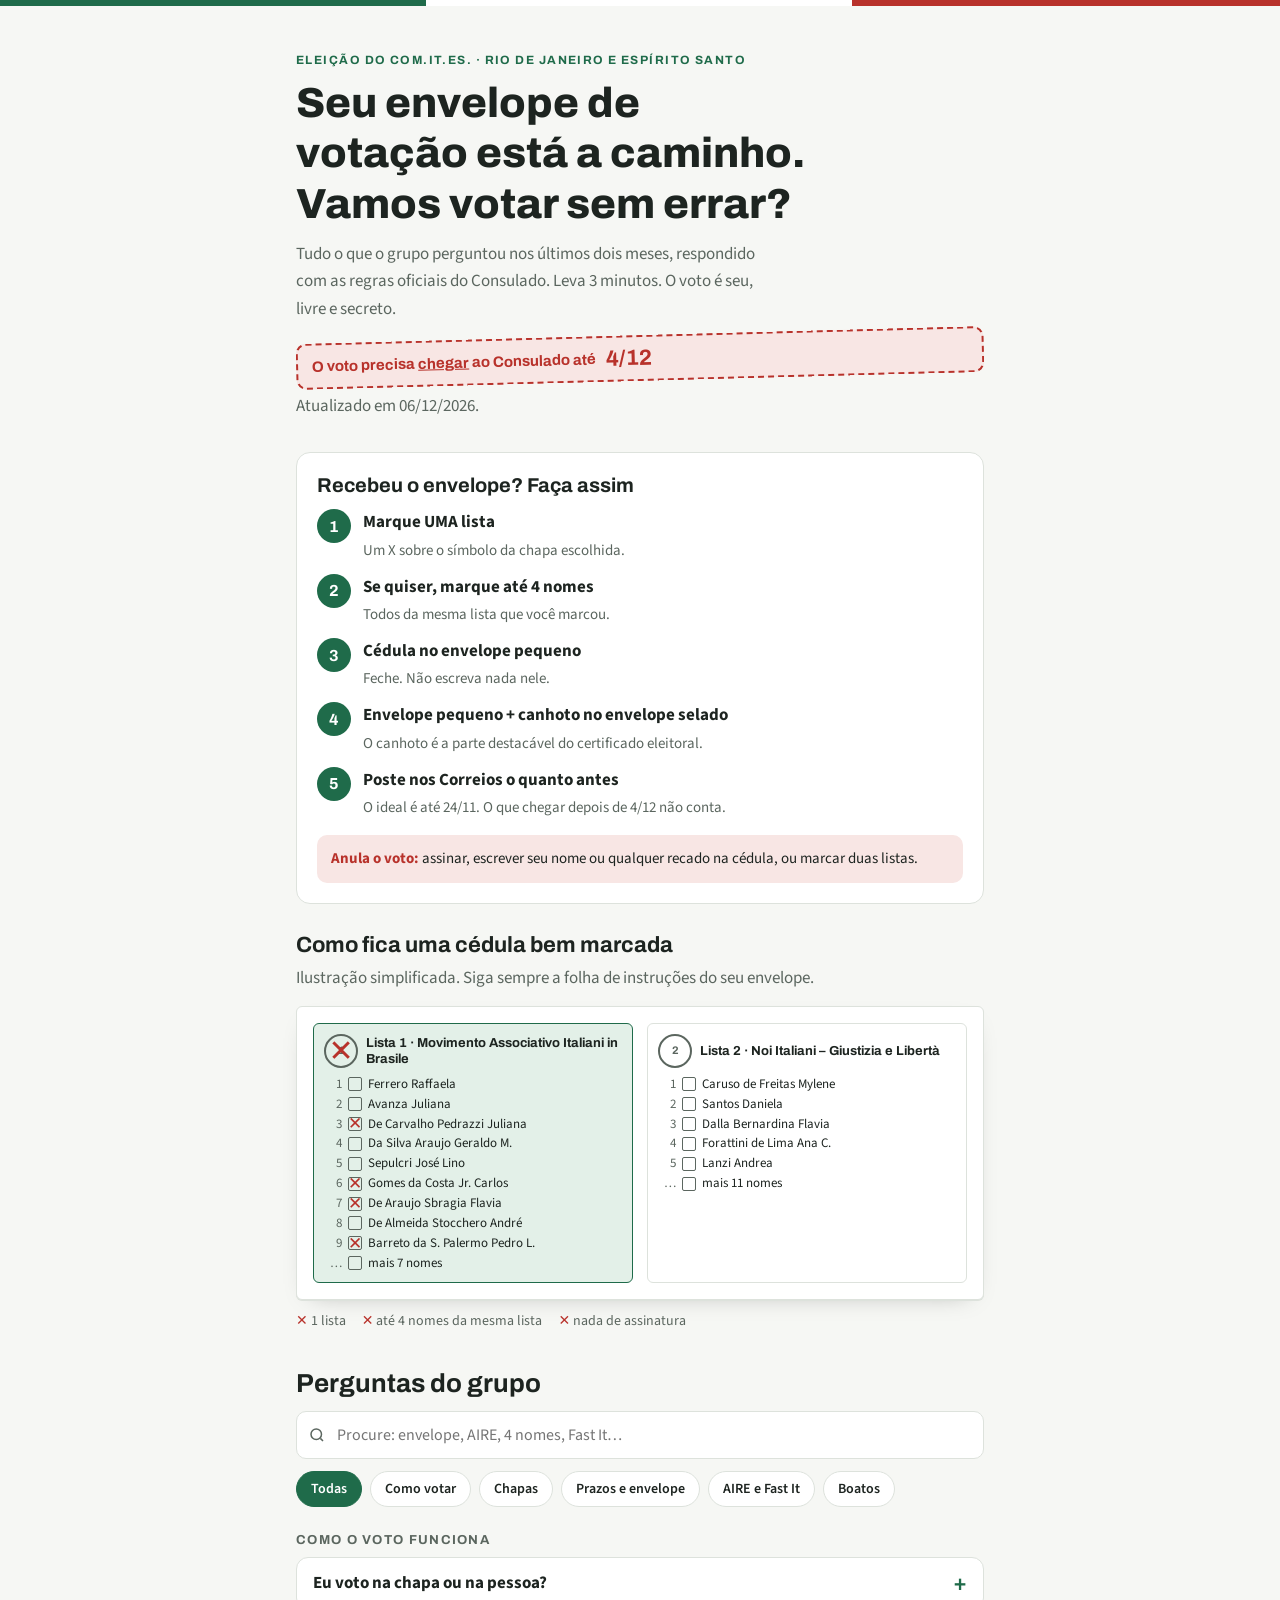
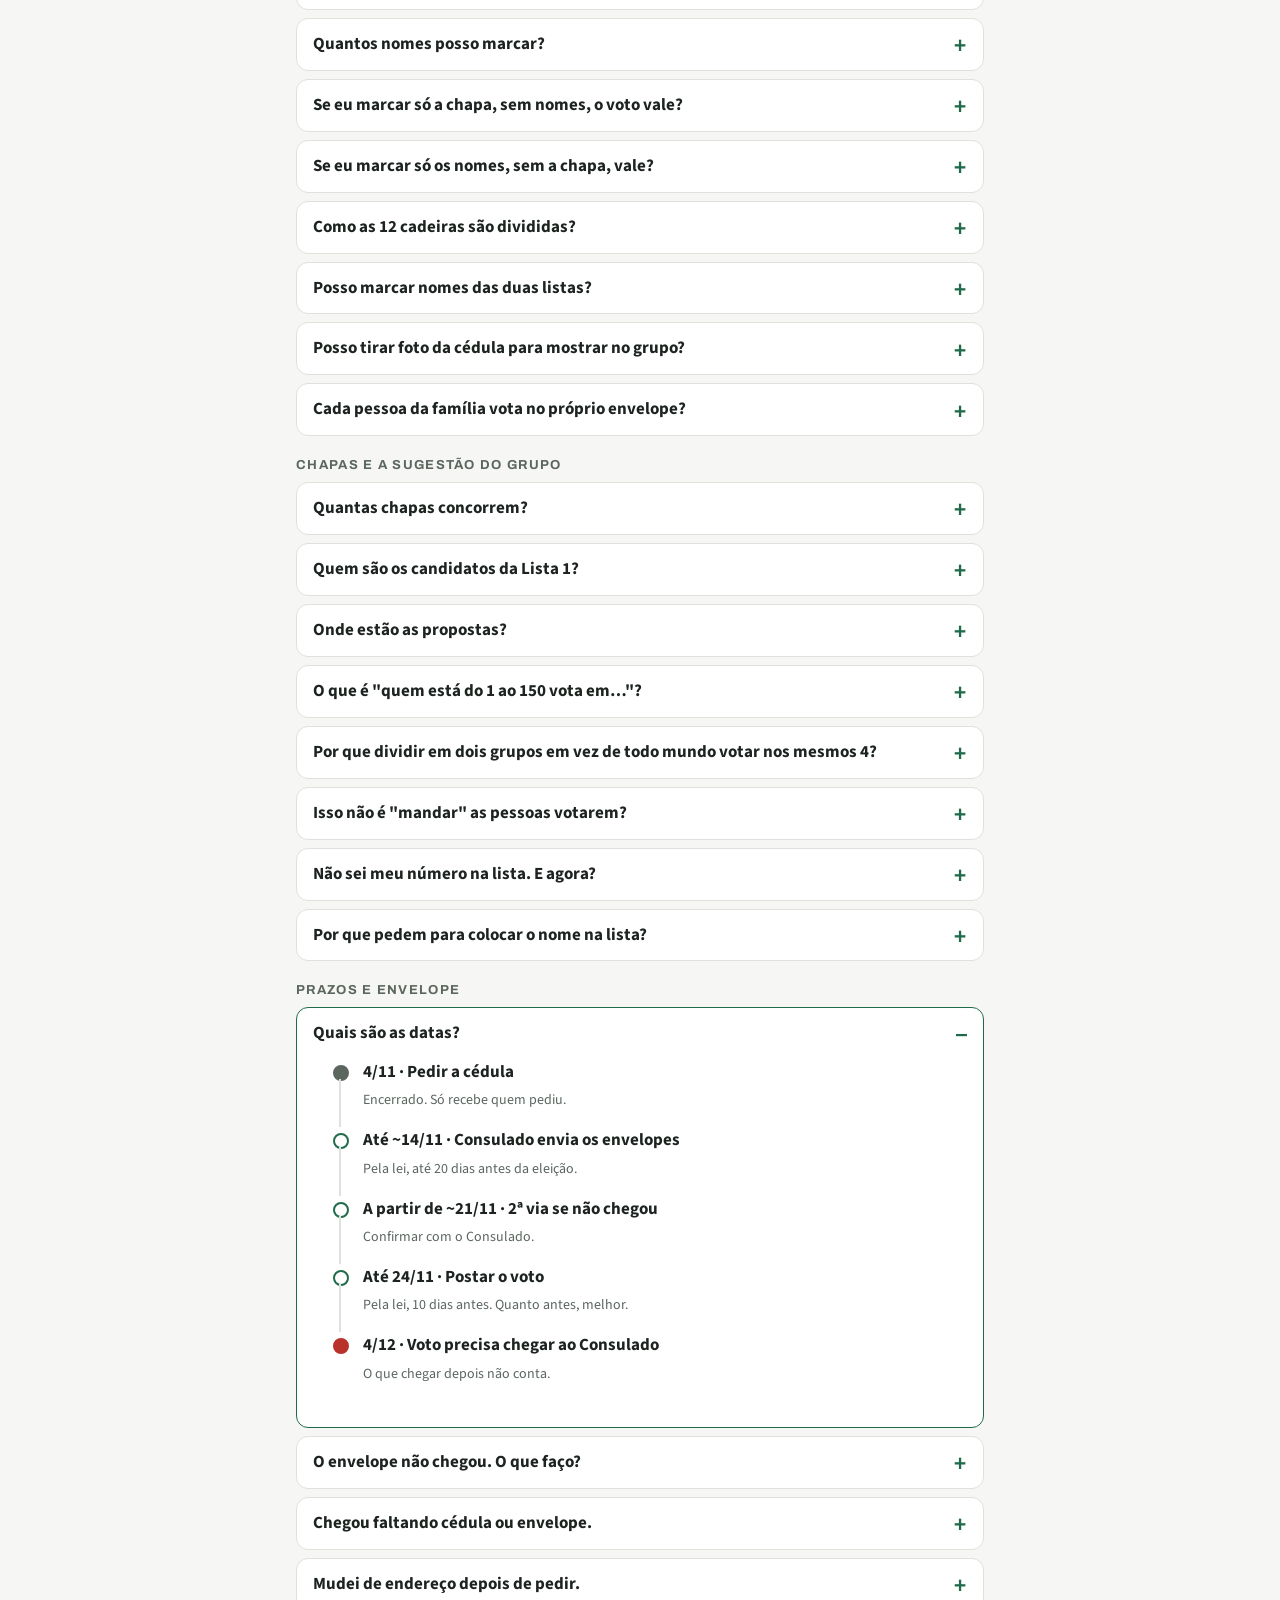
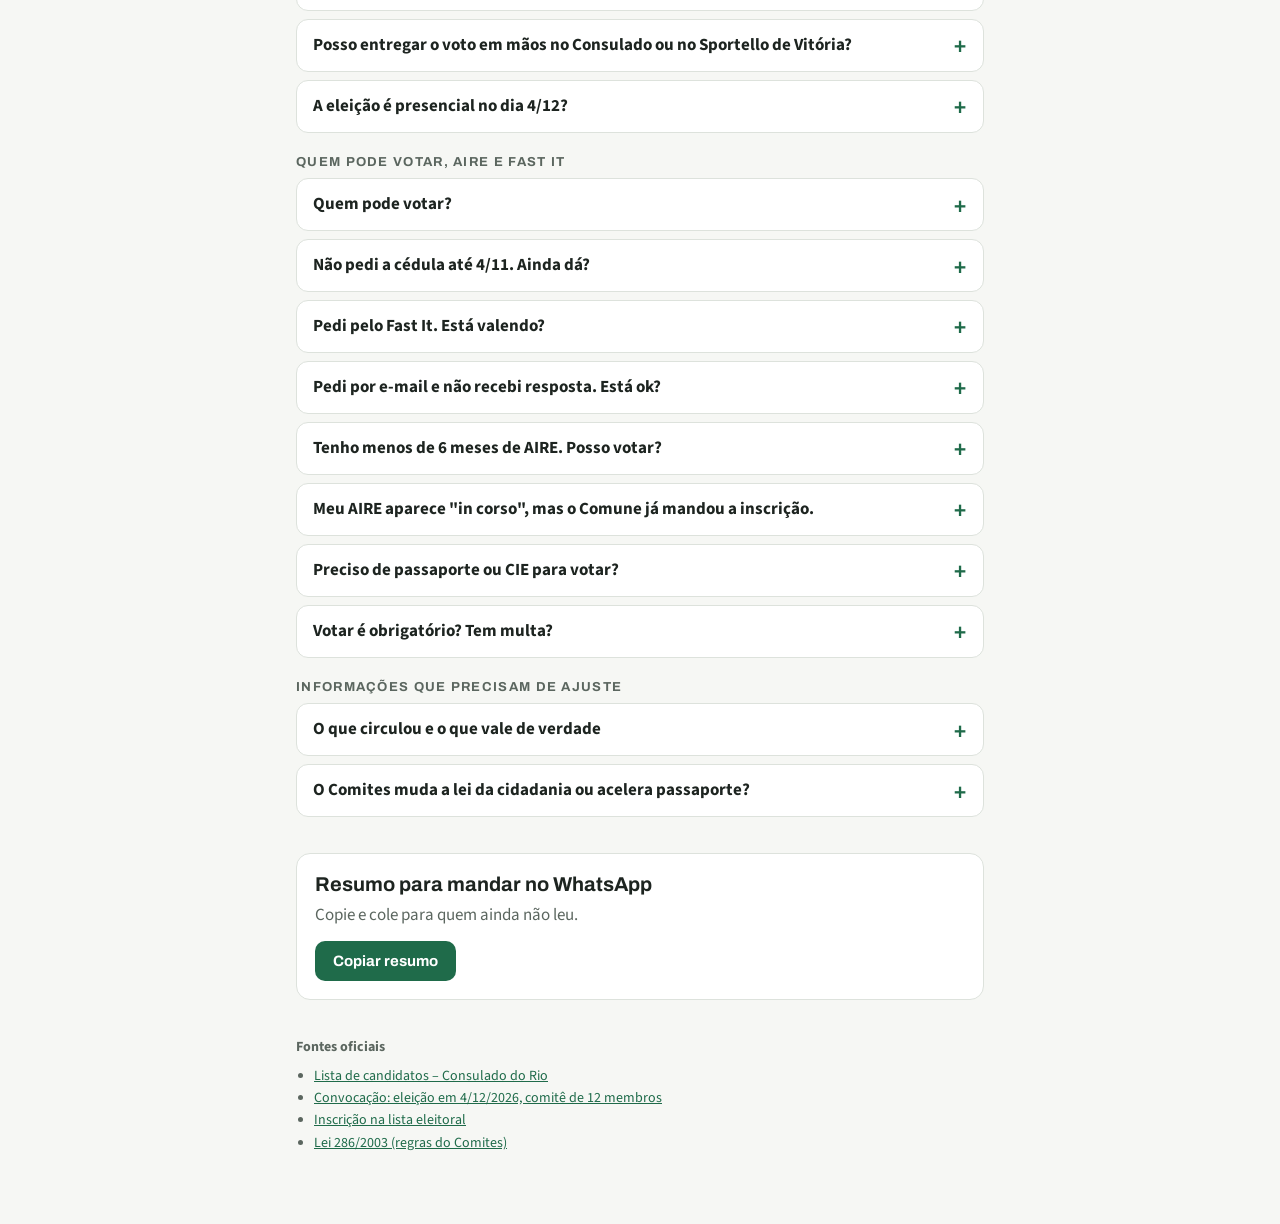
==== commit bb5859a1: "FAQ: data de atualização automática no topo Co-Authored-By: Claude Opus 5.5 <noreply@anthropic.com> " ====
--- a/faq/index.html
+++ b/faq/index.html
@@ -132,7 +132,7 @@
   <h1>Seu envelope de votação está a caminho. Vamos votar sem errar?</h1>
   <p>Tudo o que o grupo perguntou nos últimos dois meses, respondido com as regras oficiais do Consulado. Leva 3 minutos. O voto é seu, livre e secreto.</p>
   <div class="stamp" role="note"><span>O voto precisa <u>chegar</u> ao Consulado até</span><b>4/12</b></div>
-  <p class="count" id="count"></p>
+  <p class="count"><span id="updated"></span> <span id="count"></span></p>
 </header>
 
 <section class="quick" aria-labelledby="q1">
@@ -339,13 +339,16 @@
     <li><a href="https://consriodejaneiro.esteri.it/it/news/dal_consolato/2026/08/elezione-dei-comitati-degli-italiani-allestero-comites-2026-modalita-per-la-richiesta-di-iscrizione-nellelenco-elettorale/" target="_blank" rel="noopener">Inscrição na lista eleitoral</a></li>
     <li><a href="https://www.parlamento.it/parlam/leggi/03286l.htm" target="_blank" rel="noopener">Lei 286/2003 (regras do Comites)</a></li>
   </ul>
-  <p>Atualizado em 9/11/2026.</p>
 </footer>
 </div>
 
 <script>
 (function(){
   // contagem regressiva até 4/12/2026
+  var up=document.getElementById('updated');
+  var lm=new Date(document.lastModified);
+  if(isNaN(lm)||lm.getFullYear()<2026) lm=new Date();
+  up.textContent='Atualizado em '+lm.toLocaleDateString('pt-BR',{day:'2-digit',month:'2-digit',year:'numeric'})+'.';
   var el=document.getElementById('count');
   var d=Math.ceil((new Date('2026-12-04T23:59:00-03:00')-new Date())/864e5);
   if(d>0) el.textContent='Faltam '+d+' dia'+(d>1?'s':'')+' para o prazo final.';
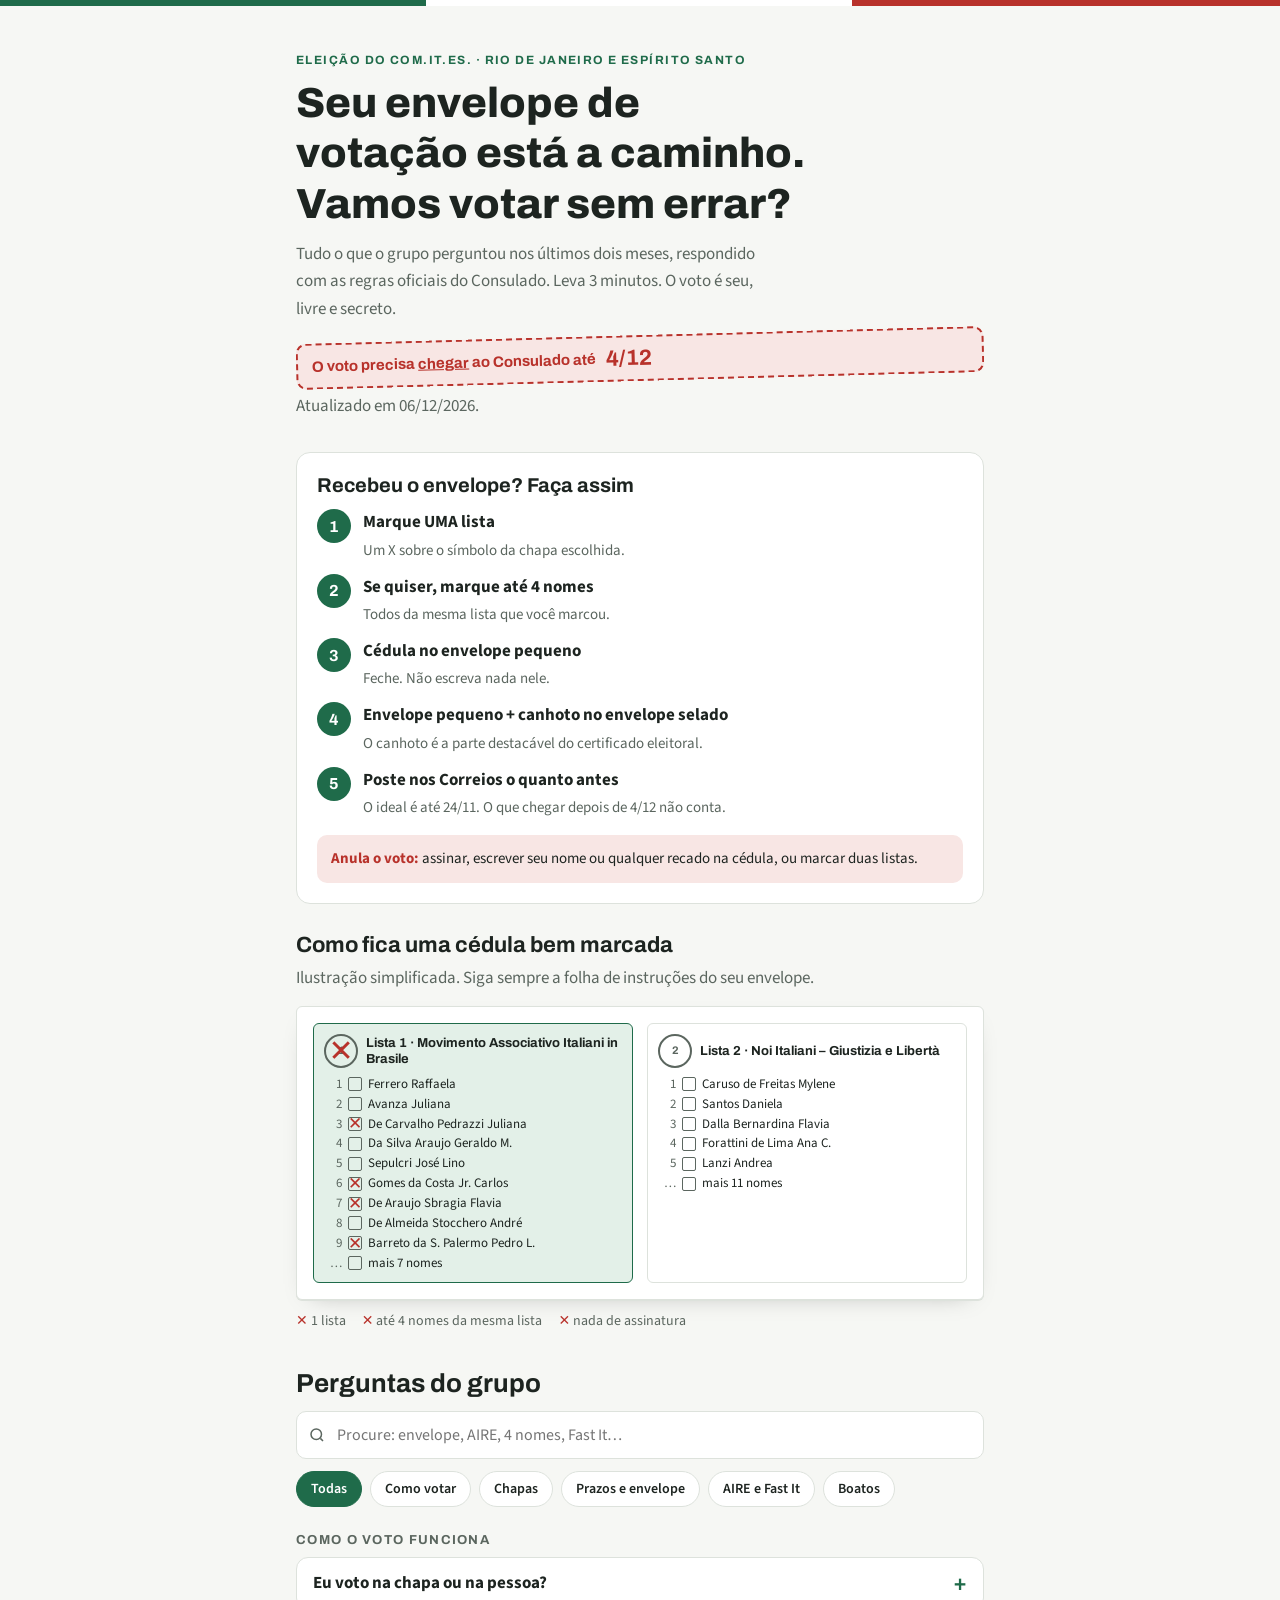
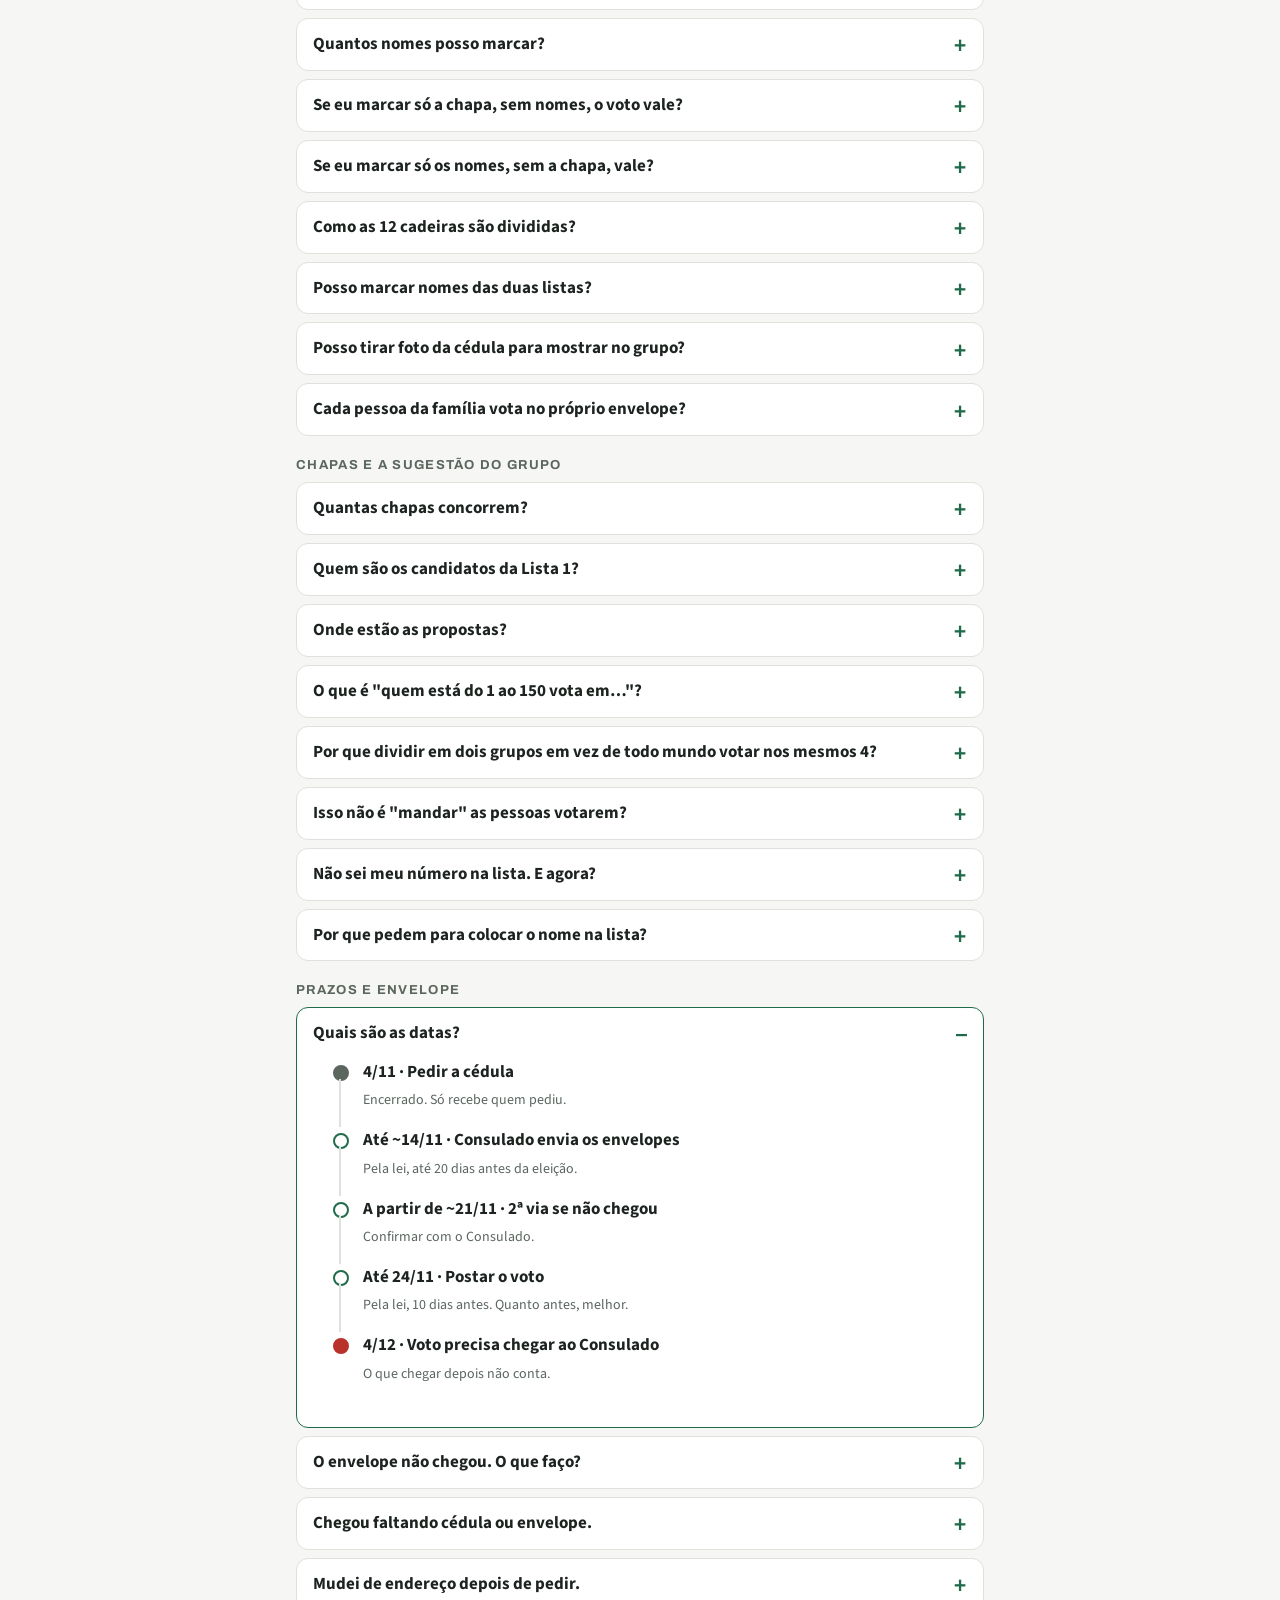
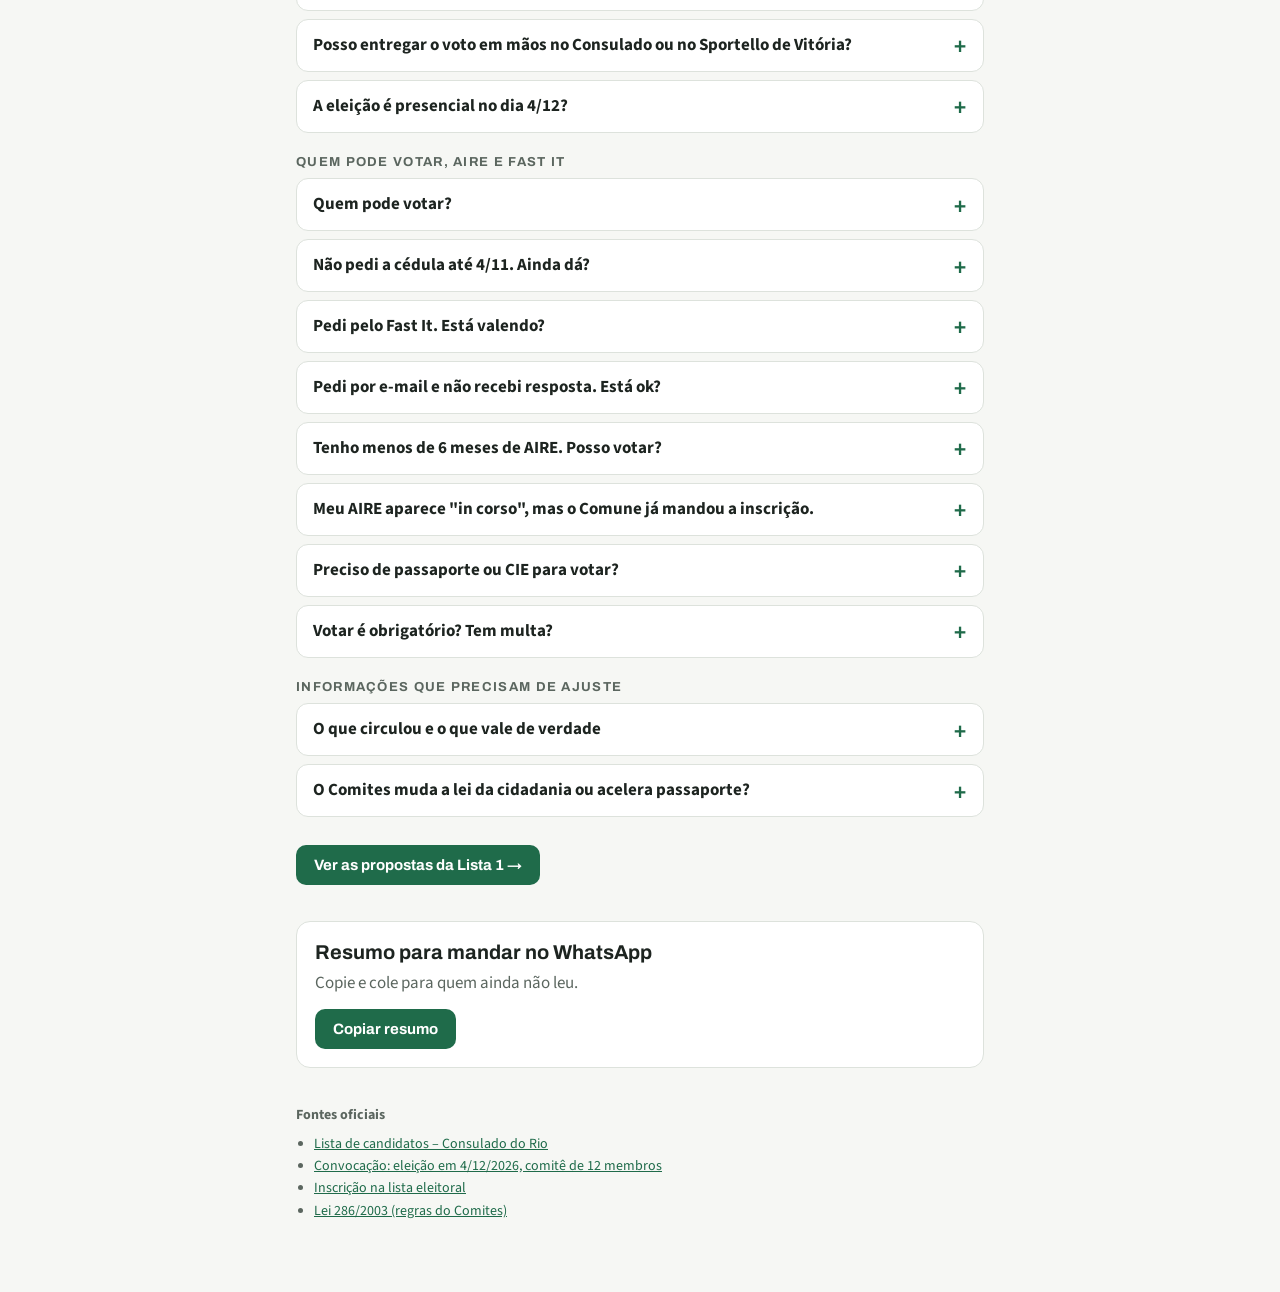
==== commit 4332fe52: "Adiciona página de propostas da Lista 1 com o Plano de Gestão Co-Authored-By: Claude Opus 5.5 <norep" ====
--- a/faq/index.html
+++ b/faq/index.html
@@ -244,7 +244,7 @@
       </tbody></table></div>
       <p>Os candidatos da Lista 2 estão no mesmo documento oficial do Consulado.</p></div></details>
     <details><summary>Onde estão as propostas?</summary><div class="ans">
-      <p>O Plano de Gestão da Lista 1 foi compartilhado no grupo (PDF "Plano de Gestão – Síntese Parcerias") e está no Instagram da chapa, @MAIB RJ-ES. Para comparar, procure também as propostas da Lista 2 nos canais dela.</p></div></details>
+      <p>As <a href="../propostas/"><b>propostas da Lista 1</b></a> estão resumidas numa página própria, com o Plano de Gestão completo em PDF. Também estão no Instagram da chapa, @MAIB RJ-ES. Para comparar, procure também as propostas da Lista 2 nos canais dela.</p></div></details>
     <details><summary>O que é "quem está do 1 ao 150 vota em…"?</summary><div class="ans">
       <span class="tag sug">Sugestão, não regra</span>
       <p>É uma proposta da chapa para quem quiser ajudar a eleger o maior número de pessoas que já trabalham pelo grupo. Não é regra do Consulado, ninguém confere e o voto continua secreto.</p>
@@ -324,6 +324,8 @@
   </div>
 </section>
 
+<p style="margin-top:28px"><a class="btn" href="../propostas/" style="text-decoration:none;display:inline-block">Ver as propostas da Lista 1 &rarr;</a></p>
+
 <section class="copybox" aria-labelledby="c1">
   <h2 id="c1">Resumo para mandar no WhatsApp</h2>
   <p>Copie e cole para quem ainda não leu.</p>
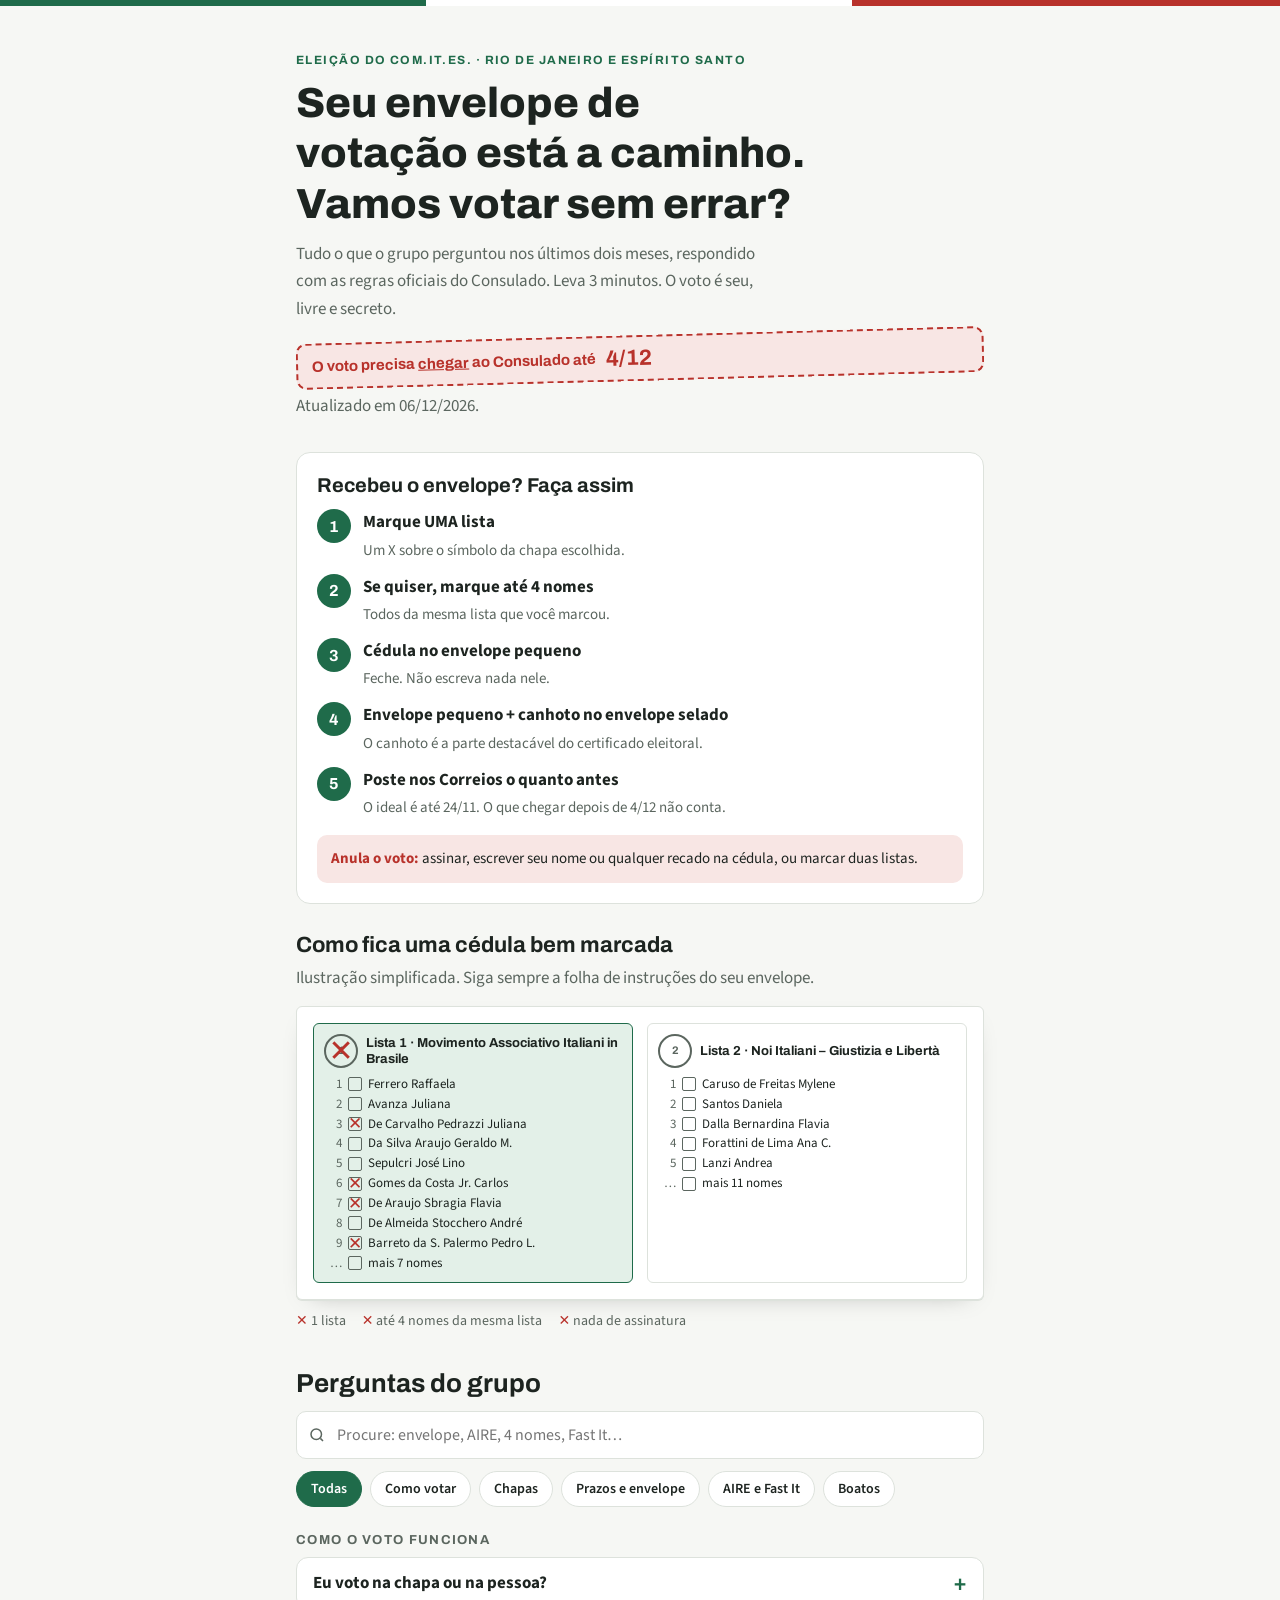
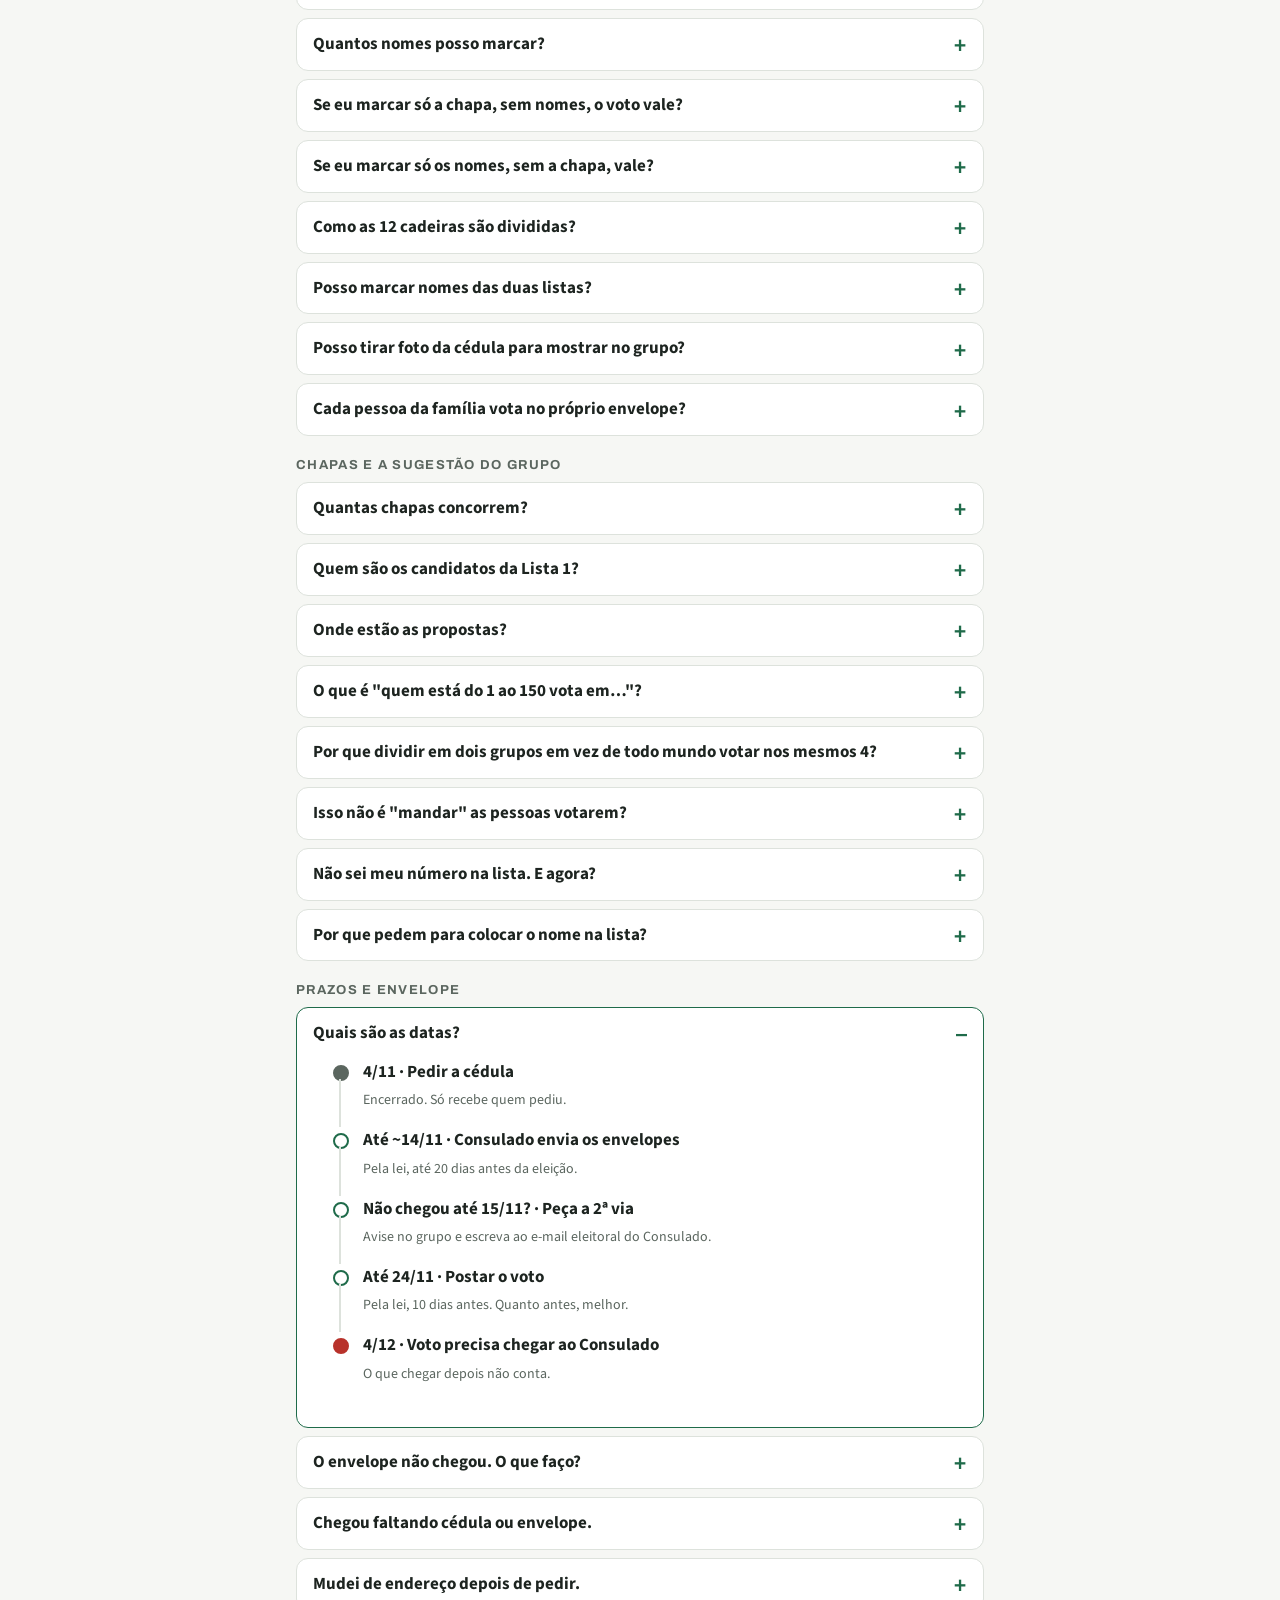
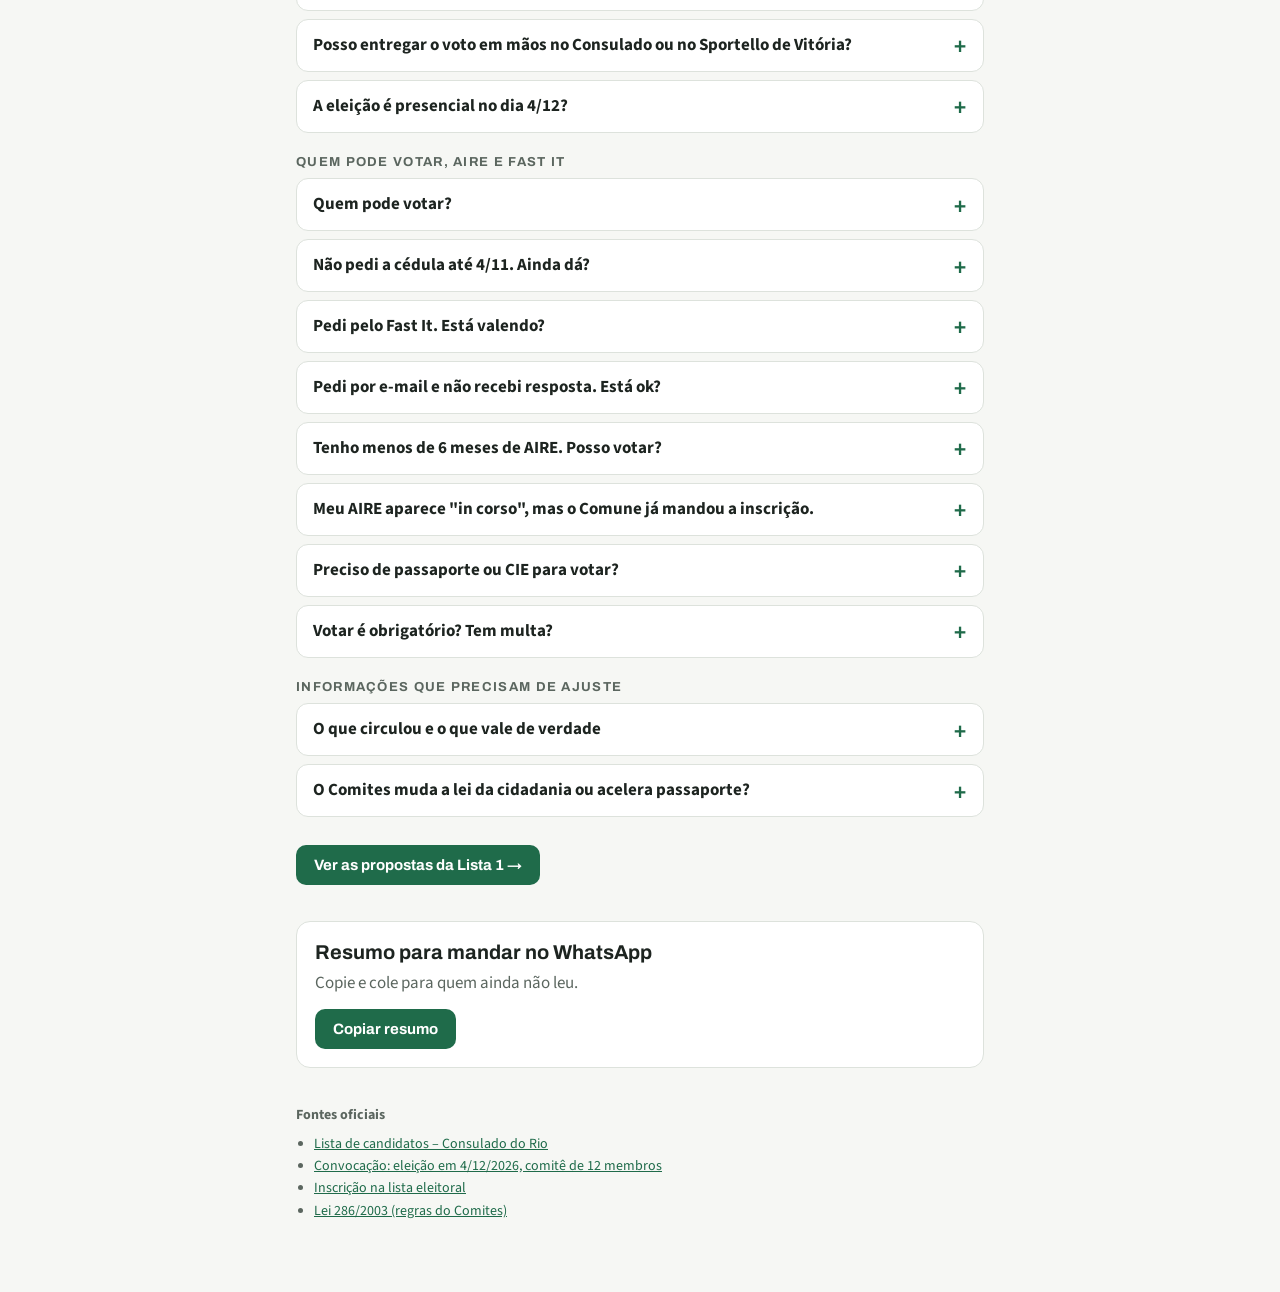
==== commit 52ce11b7: "FAQ: prazo de 15/11 para envelope não recebido e link das propostas no resumo Co-Authored-By: Claude" ====
--- a/faq/index.html
+++ b/faq/index.html
@@ -269,12 +269,12 @@
       <ul class="tl">
         <li class="done"><div><b>4/11 · Pedir a cédula</b><small>Encerrado. Só recebe quem pediu.</small></div></li>
         <li><div><b>Até ~14/11 · Consulado envia os envelopes</b><small>Pela lei, até 20 dias antes da eleição.</small></div></li>
-        <li><div><b>A partir de ~21/11 · 2ª via se não chegou</b><small>Confirmar com o Consulado.</small></div></li>
+        <li><div><b>Não chegou até 15/11? · Peça a 2ª via</b><small>Avise no grupo e escreva ao e-mail eleitoral do Consulado.</small></div></li>
         <li><div><b>Até 24/11 · Postar o voto</b><small>Pela lei, 10 dias antes. Quanto antes, melhor.</small></div></li>
         <li class="key"><div><b>4/12 · Voto precisa chegar ao Consulado</b><small>O que chegar depois não conta.</small></div></li>
       </ul></div></details>
     <details><summary>O envelope não chegou. O que faço?</summary><div class="ans">
-      <p>Avise no grupo e escreva para o e-mail eleitoral do Consulado pedindo uma segunda via:</p>
+      <p>Se não chegou até <b>15/11</b>, avise no grupo e escreva para o e-mail eleitoral do Consulado pedindo uma segunda via:</p>
       <div class="email"><code id="em1">riodejaneiro.elettorale@esteri.it</code><button class="btn small" type="button" data-copy="em1">Copiar</button></div></div></details>
     <details><summary>Chegou faltando cédula ou envelope.</summary><div class="ans">
       <p>Escreva para o mesmo e-mail eleitoral explicando o que faltou.</p></div></details>
@@ -395,7 +395,7 @@
   '❌ Anula: assinar ou escrever qualquer coisa na cédula, ou marcar duas listas.','',
   '🤝 SUGESTÃO DA CHAPA (não é obrigação)','Lista 1 – MAIB, preferências:','• Nº 1 a 150 da nossa lista: 3, 6, 7 e 9','• Nº 151 em diante: 3, 6, 7 e 12',
   'Marcar só a Lista 1, ou outros nomes dela, também ajuda. O voto é seu e é secreto.','',
-  '📭 Não chegou até ~20/11 ou veio faltando algo? Avise no grupo e escreva para riodejaneiro.elettorale@esteri.it'].join('\n');
+  '📭 Não chegou até 15/11 ou veio faltando algo? Avise no grupo e escreva para riodejaneiro.elettorale@esteri.it','','📋 Propostas da Lista 1: https://hmarchiore.github.io/comites2026/propostas/'].join('\n');
   document.getElementById('copyWa').addEventListener('click',function(){
     copy(wa,function(){var s=document.getElementById('copied');s.textContent='Copiado!';setTimeout(function(){s.textContent=''},2500)});
   });
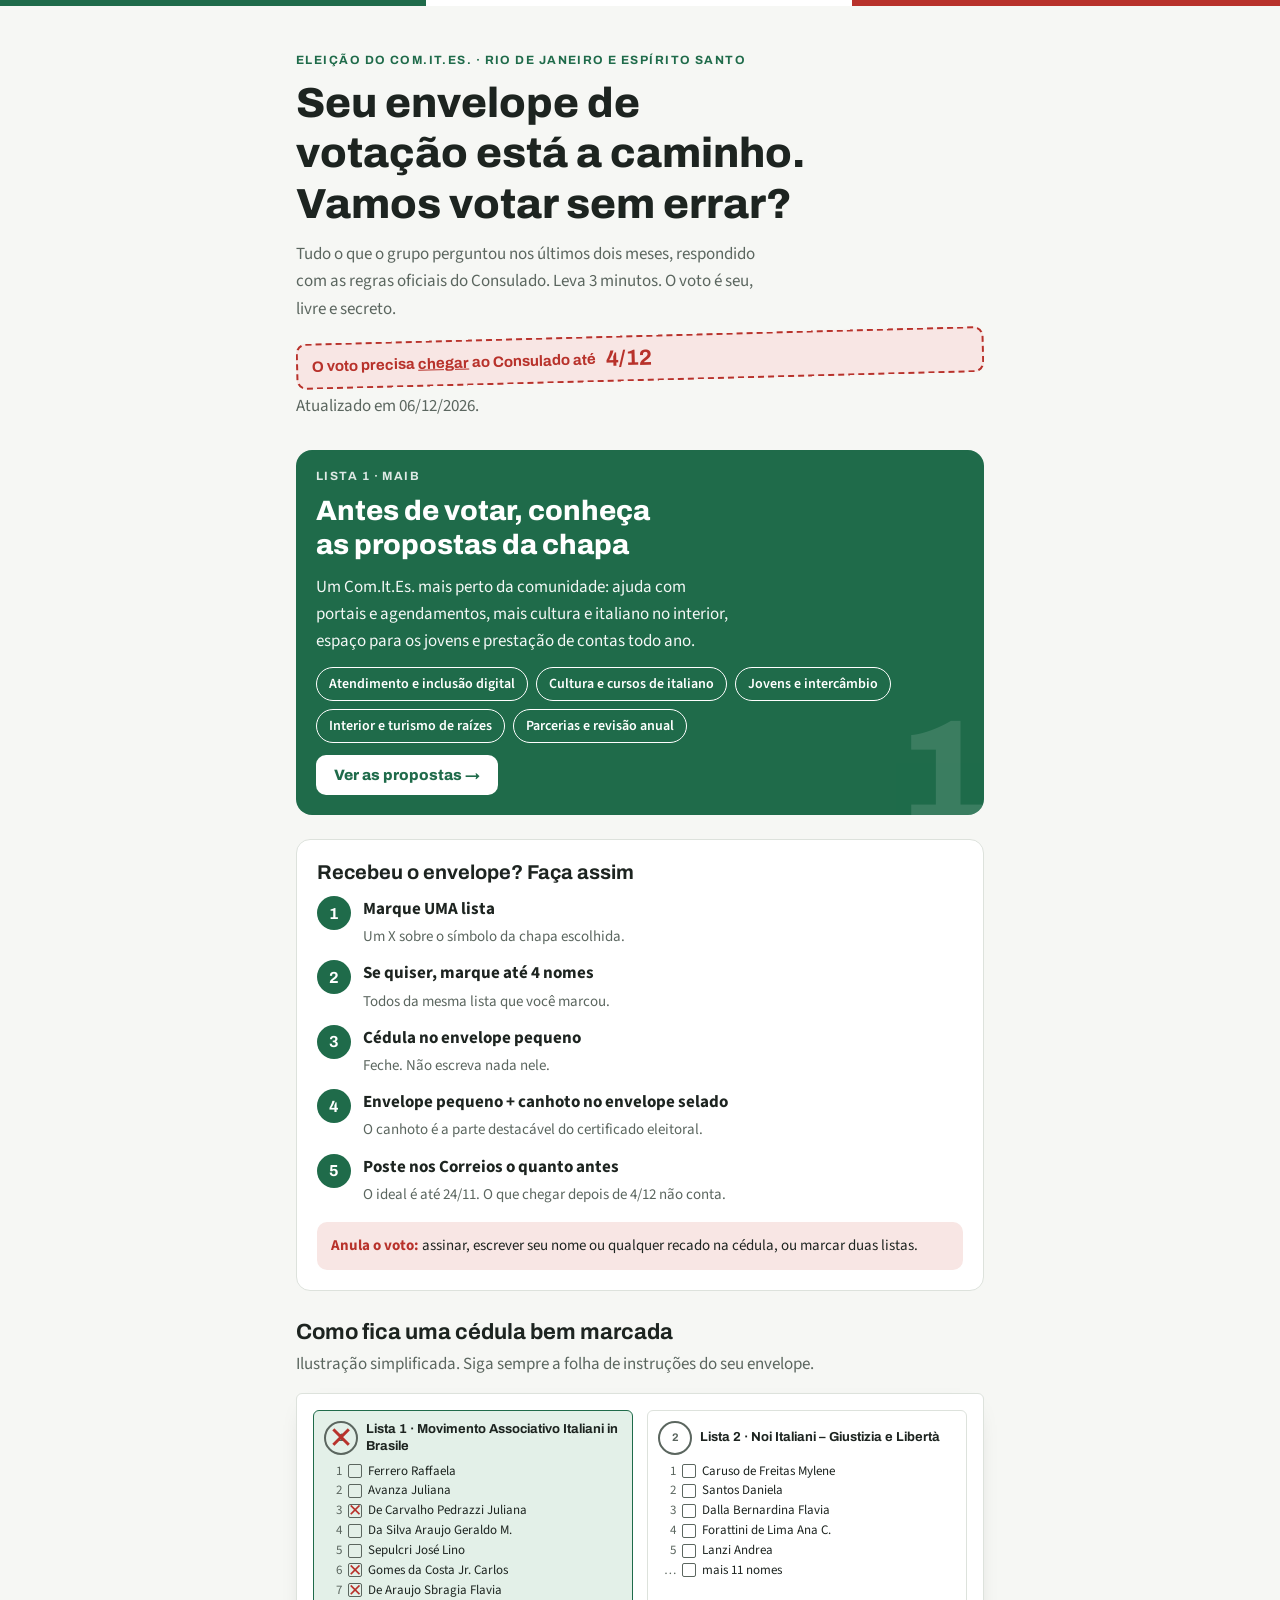
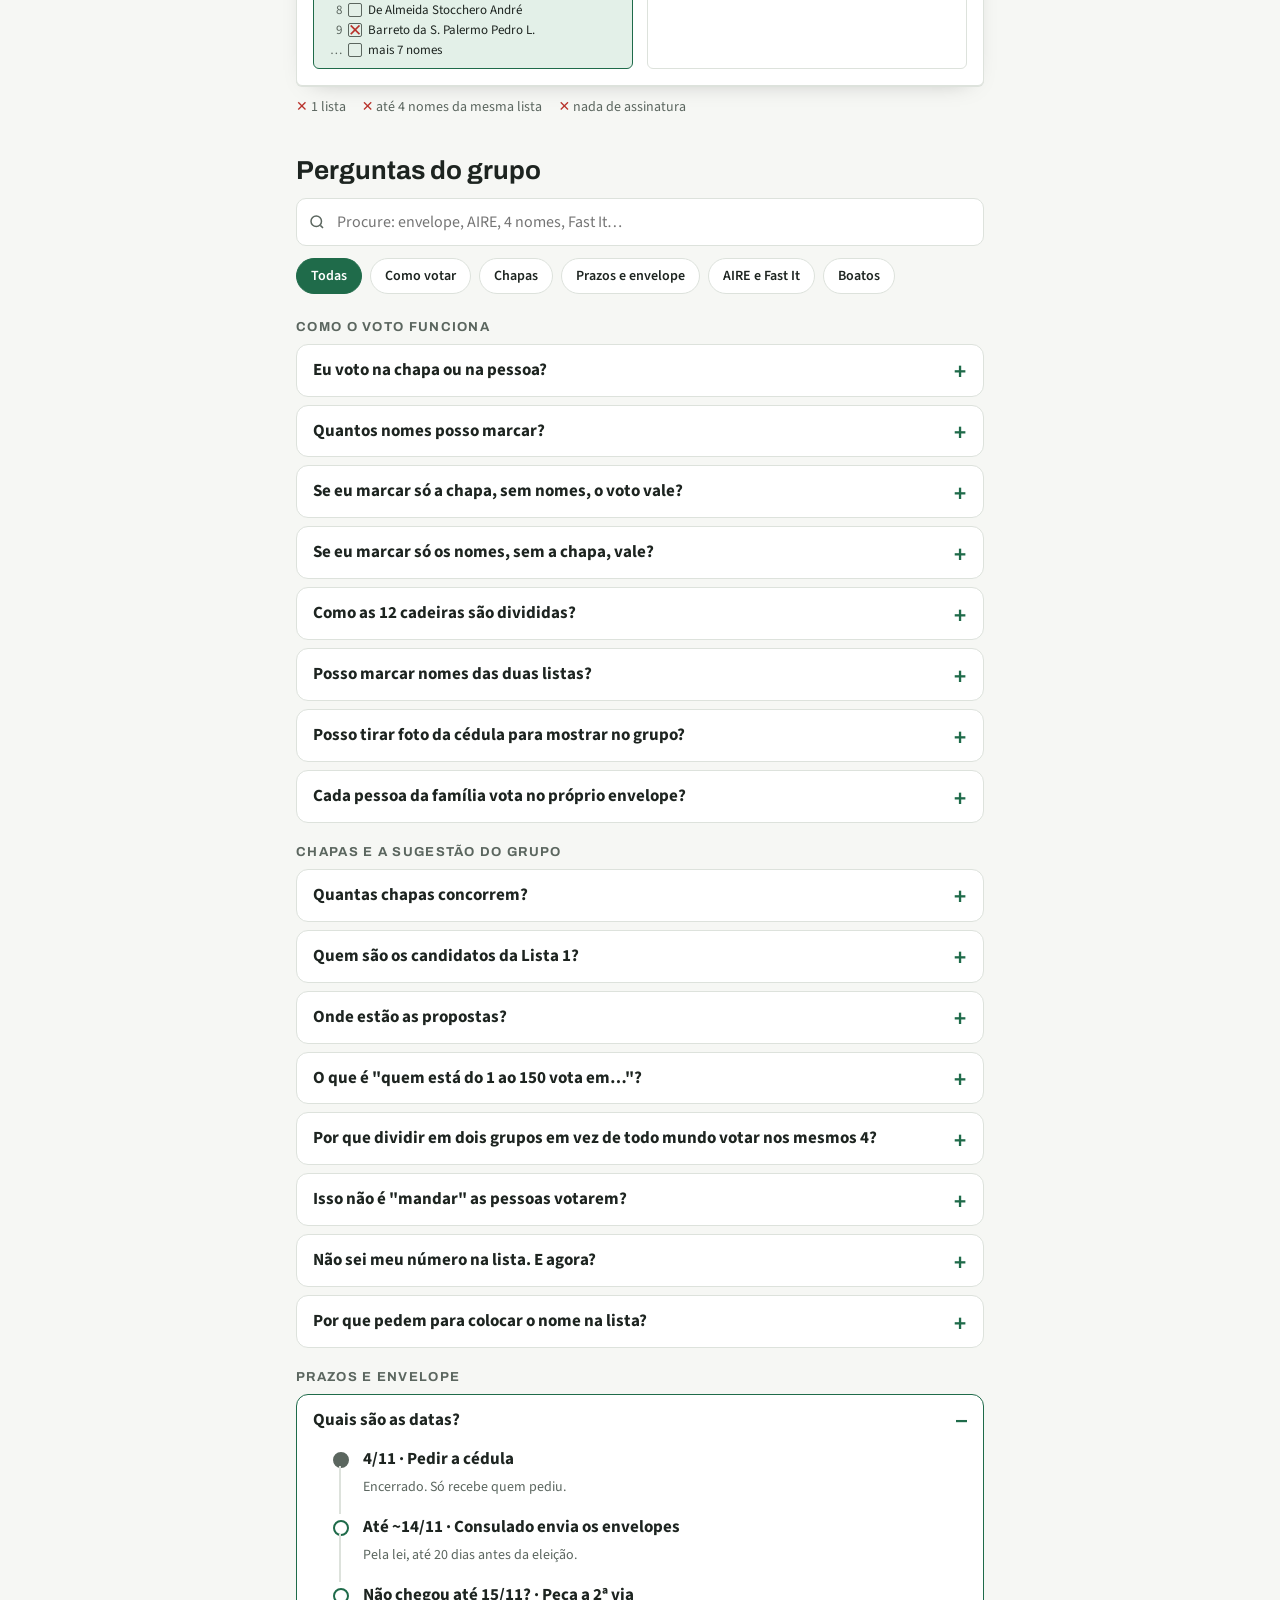
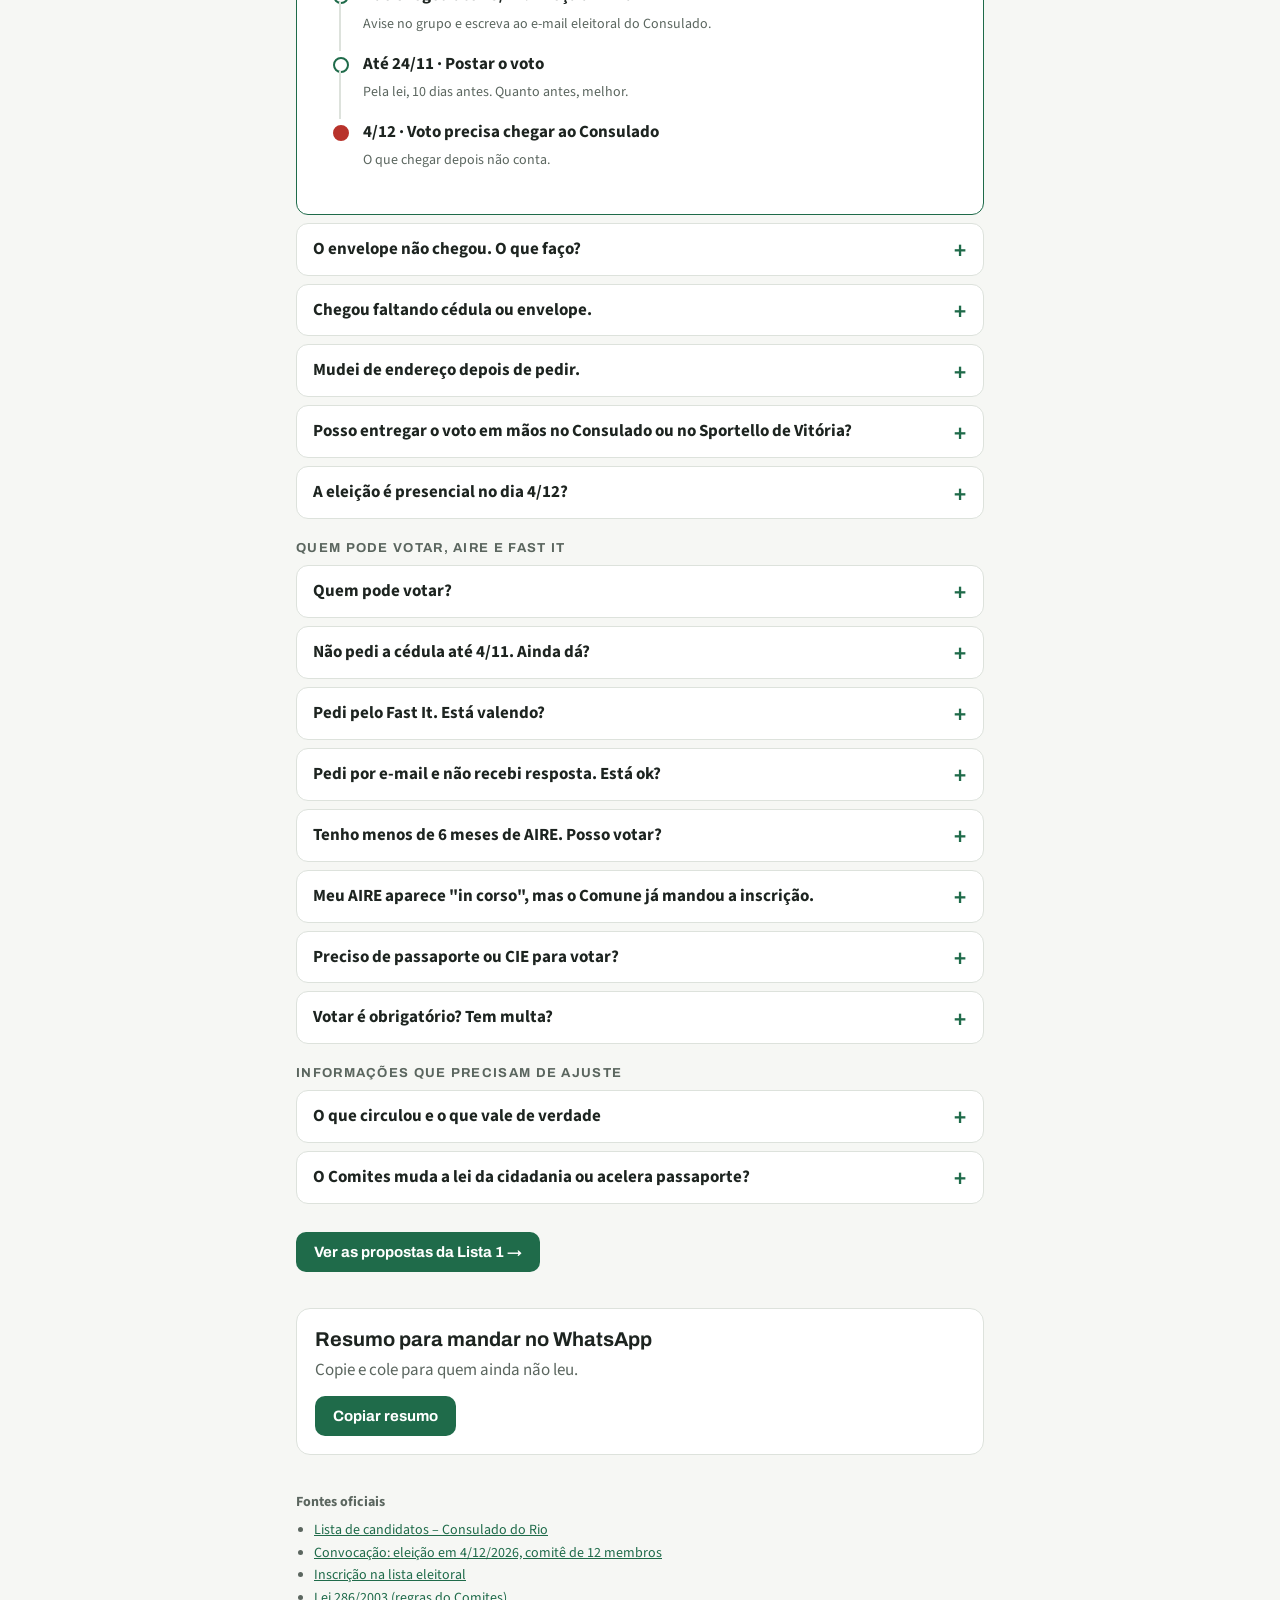
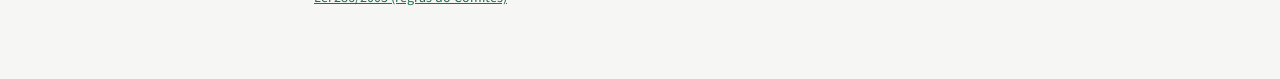
==== commit 5376d0c8: "FAQ: destaque das propostas da Lista 1 no topo Co-Authored-By: Claude Opus 5.5 <noreply@anthropic.co" ====
--- a/faq/index.html
+++ b/faq/index.html
@@ -120,6 +120,16 @@
 footer{margin-top:36px;font-size:14px;color:var(--muted)}
 footer ul{padding-left:18px;margin:6px 0}
 @media (prefers-reduced-motion:reduce){*{transition:none!important}}
+
+/* destaque das propostas */
+.prop{margin-top:22px;border-radius:16px;padding:20px;background:var(--verde);color:var(--surface);display:grid;gap:12px;position:relative;overflow:hidden}
+.prop::after{content:"1";position:absolute;right:-6px;bottom:-34px;font:800 150px/1 var(--display);opacity:.12;pointer-events:none}
+.prop .eyebrow{color:var(--surface);opacity:.85}
+.prop h2{font-size:clamp(22px,5.5vw,28px);font-weight:800}
+.prop p{margin:0;max-width:52ch;opacity:.95}
+.prop ul{list-style:none;margin:0;padding:0;display:flex;flex-wrap:wrap;gap:8px}
+.prop li a{display:block;padding:6px 12px;border-radius:999px;border:1px solid currentColor;color:var(--surface);text-decoration:none;font:600 14px var(--body)}
+.prop .go{justify-self:start;display:inline-block;padding:12px 18px;border-radius:10px;background:var(--surface);color:var(--verde);font:800 15px var(--display);text-decoration:none;position:relative;z-index:1}
 </style>
 </head>
 <body>
@@ -134,6 +144,15 @@
   <div class="stamp" role="note"><span>O voto precisa <u>chegar</u> ao Consulado até</span><b>4/12</b></div>
   <p class="count"><span id="updated"></span> <span id="count"></span></p>
 </header>
+
+
+<section class="prop" aria-labelledby="pp1">
+  <span class="eyebrow">Lista 1 · MAIB</span>
+  <h2 id="pp1">Antes de votar, conheça as propostas da chapa</h2>
+  <p>Um Com.It.Es. mais perto da comunidade: ajuda com portais e agendamentos, mais cultura e italiano no interior, espaço para os jovens e prestação de contas todo ano.</p>
+  <ul><li><a href="../propostas/#atendimento">Atendimento e inclusão digital</a></li><li><a href="../propostas/#cultura">Cultura e cursos de italiano</a></li><li><a href="../propostas/#jovens">Jovens e intercâmbio</a></li><li><a href="../propostas/#interior">Interior e turismo de raízes</a></li><li><a href="../propostas/#governanca">Parcerias e revisão anual</a></li></ul>
+  <a class="go" href="../propostas/">Ver as propostas &rarr;</a>
+</section>
 
 <section class="quick" aria-labelledby="q1">
   <h2 id="q1">Recebeu o envelope? Faça assim</h2>
